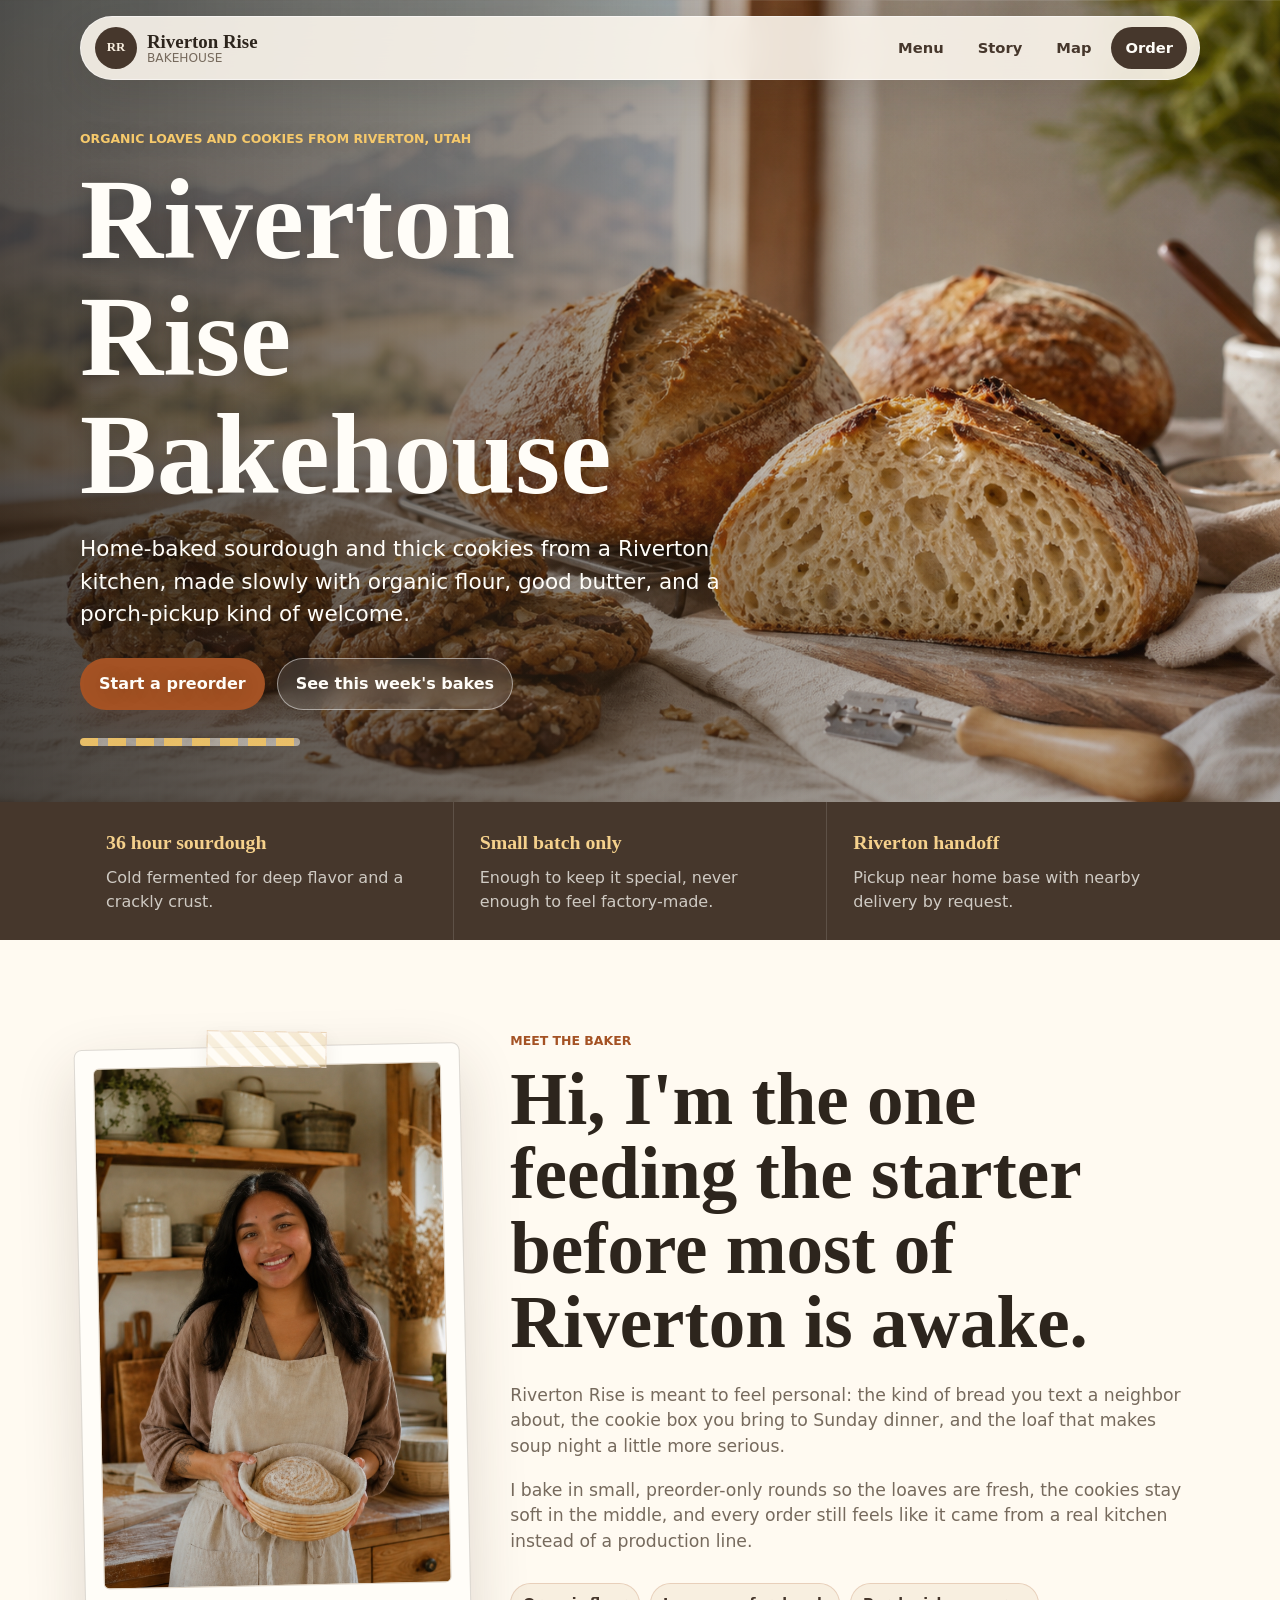
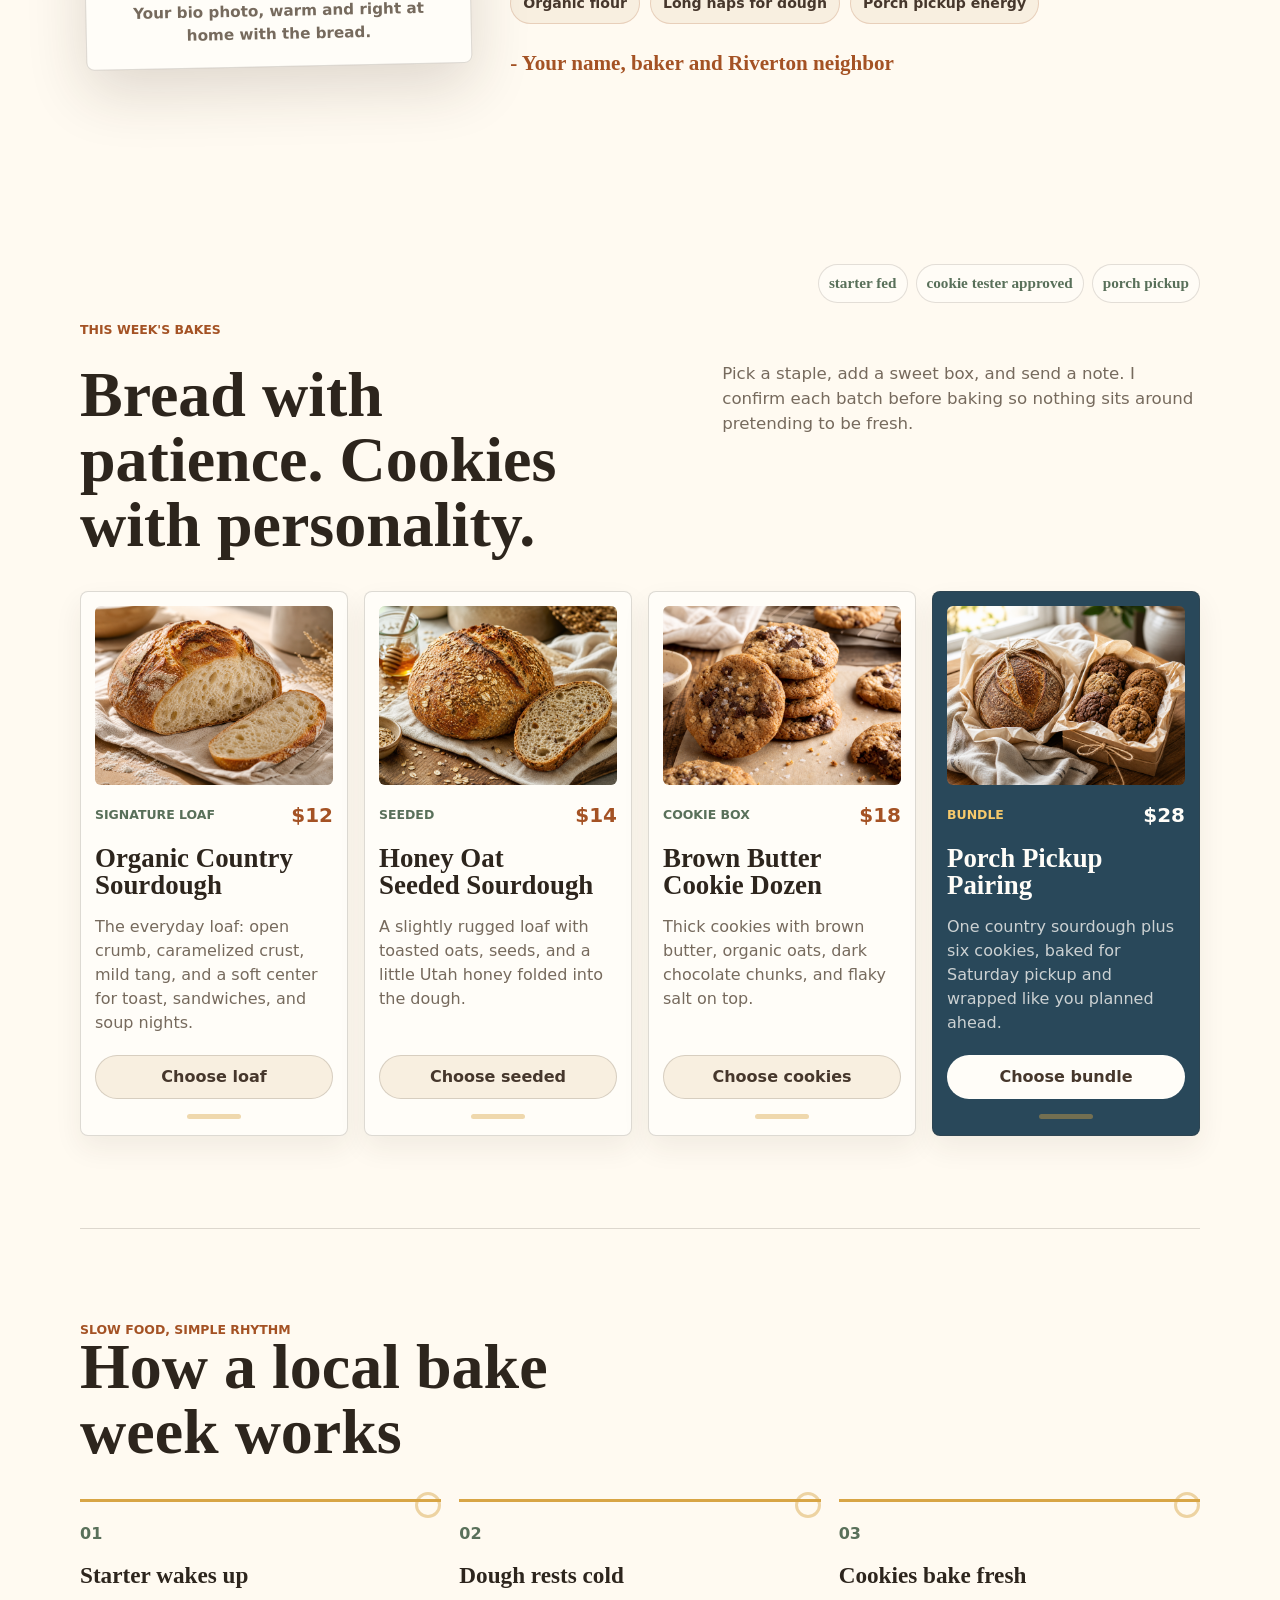
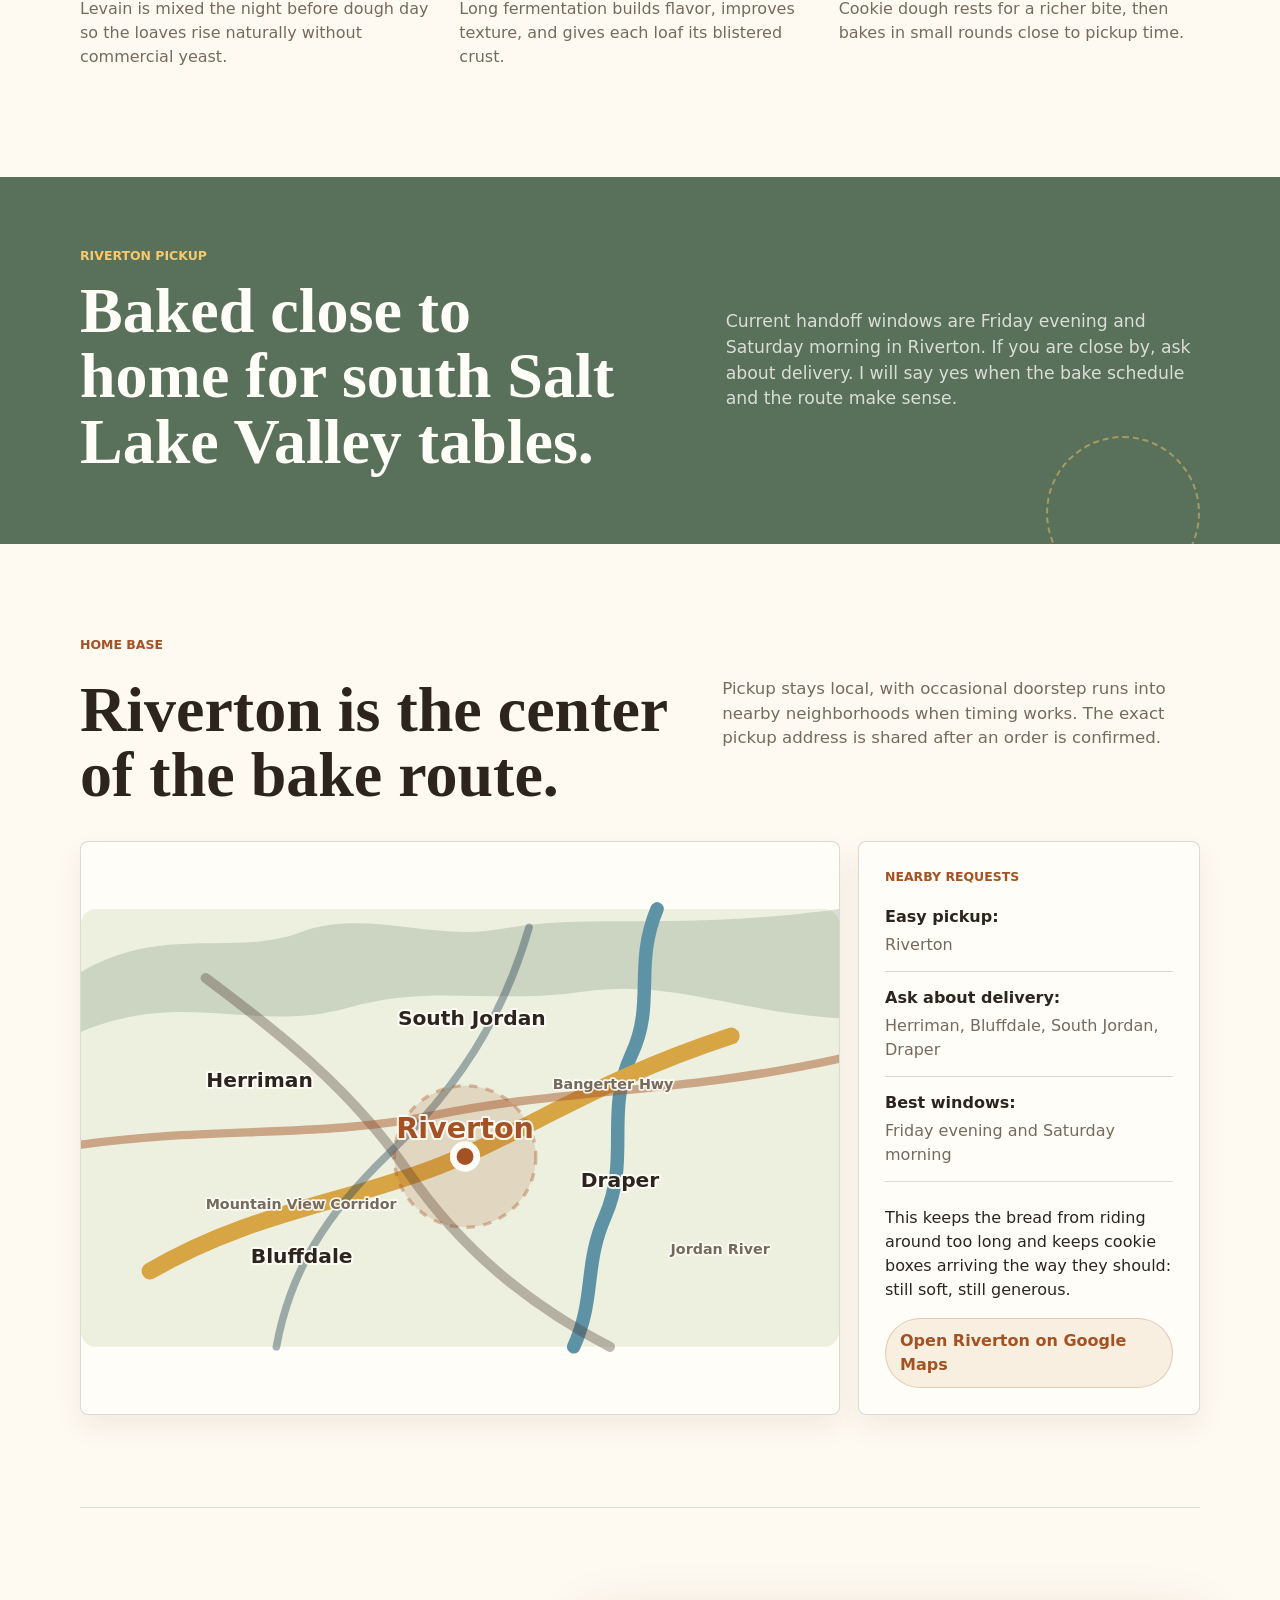
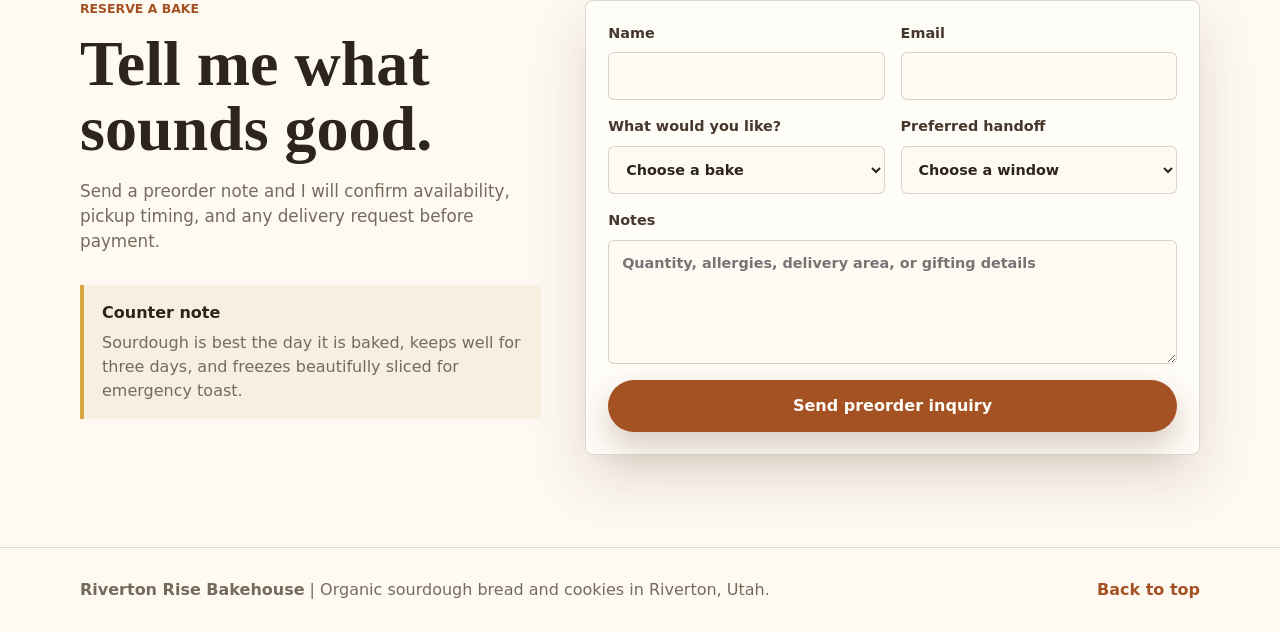
==== index.html @ e2466859 "Initial Riverton Rise Bakehouse site" ====
<!doctype html>
<html lang="en">
  <head>
    <meta charset="utf-8" />
    <meta name="viewport" content="width=device-width, initial-scale=1" />
    <title>Riverton Rise Bakehouse | Organic Sourdough and Cookies in Riverton, Utah</title>
    <meta
      name="description"
      content="Small-batch organic sourdough bread and handmade cookies baked in Riverton, Utah. Preorder for local pickup and nearby delivery."
    />
    <meta name="theme-color" content="#f8efe0" />
    <link rel="preload" href="assets/hero-bread-cookies.png" as="image" />
    <link rel="preload" href="assets/product-country-sourdough.png" as="image" />
    <link rel="stylesheet" href="styles.css" />
  </head>
  <body>
    <header class="site-header" aria-label="Primary navigation">
      <a class="brand" href="#top" aria-label="Riverton Rise Bakehouse home">
        <span class="brand-mark" aria-hidden="true">RR</span>
        <span>
          <strong>Riverton Rise</strong>
          <small>Bakehouse</small>
        </span>
      </a>
      <nav class="nav-links" aria-label="Site">
        <a href="#menu">Menu</a>
        <a href="#story">Story</a>
        <a href="#map">Map</a>
        <a class="nav-cta" href="#order">Order</a>
      </nav>
    </header>

    <main id="top">
      <section class="hero" aria-labelledby="hero-title">
        <div class="hero-media" aria-hidden="true"></div>
        <div class="hero-copy">
          <p class="eyebrow">Organic loaves and cookies from Riverton, Utah</p>
          <h1 id="hero-title">Riverton Rise Bakehouse</h1>
          <p>
            Home-baked sourdough and thick cookies from a Riverton kitchen, made slowly with organic flour, good butter, and a porch-pickup kind of welcome.
          </p>
          <div class="hero-actions">
            <a class="button primary" href="#order">Start a preorder</a>
            <a class="button secondary" href="#menu">See this week's bakes</a>
          </div>
        </div>
      </section>

      <section class="intro-band" aria-label="Bakery highlights">
        <div class="intro-grid">
          <p><strong>36 hour sourdough</strong><span>Cold fermented for deep flavor and a crackly crust.</span></p>
          <p><strong>Small batch only</strong><span>Enough to keep it special, never enough to feel factory-made.</span></p>
          <p><strong>Riverton handoff</strong><span>Pickup near home base with nearby delivery by request.</span></p>
        </div>
      </section>

      <section class="section about-section" id="story" aria-labelledby="story-title">
        <div class="portrait-card">
          <div class="portrait-frame">
            <img src="assets/baker-bio-portrait.png" alt="Baker portrait in a warm kitchen holding sourdough" />
          </div>
          <p>Your bio photo, warm and right at home with the bread.</p>
        </div>

        <div class="about-copy">
          <p class="eyebrow">Meet the baker</p>
          <h2 id="story-title">Hi, I'm the one feeding the starter before most of Riverton is awake.</h2>
          <p>
            Riverton Rise is meant to feel personal: the kind of bread you text a neighbor about, the cookie box you bring to Sunday dinner, and the loaf that makes soup night a little more serious.
          </p>
          <p>
            I bake in small, preorder-only rounds so the loaves are fresh, the cookies stay soft in the middle, and every order still feels like it came from a real kitchen instead of a production line.
          </p>
          <div class="personality-row" aria-label="Bakery personality notes">
            <span>Organic flour</span>
            <span>Long naps for dough</span>
            <span>Porch pickup energy</span>
          </div>
          <p class="signature">- Your name, baker and Riverton neighbor</p>
        </div>
      </section>

      <section class="section menu-section" id="menu" aria-labelledby="menu-title">
        <div class="menu-charm" aria-hidden="true">
          <span>starter fed</span>
          <span>cookie tester approved</span>
          <span>porch pickup</span>
        </div>
        <div class="section-heading">
          <p class="eyebrow">This week's bakes</p>
          <h2 id="menu-title">Bread with patience. Cookies with personality.</h2>
          <p>
            Pick a staple, add a sweet box, and send a note. I confirm each batch before baking so nothing sits around pretending to be fresh.
          </p>
        </div>

        <div class="menu-grid">
          <article class="product-card">
            <img class="product-image" src="assets/product-country-sourdough.png" alt="Organic country sourdough loaf with a sliced open crumb" />
            <div class="product-top">
              <p class="tag">Signature loaf</p>
              <p class="price">$12</p>
            </div>
            <h3>Organic Country Sourdough</h3>
            <p>The everyday loaf: open crumb, caramelized crust, mild tang, and a soft center for toast, sandwiches, and soup nights.</p>
            <button class="choose-product" type="button" data-product="Organic Country Sourdough">Choose loaf</button>
          </article>

          <article class="product-card">
            <img class="product-image" src="assets/product-seeded-sourdough.png" alt="Honey oat seeded sourdough loaf on a bakery table" />
            <div class="product-top">
              <p class="tag">Seeded</p>
              <p class="price">$14</p>
            </div>
            <h3>Honey Oat Seeded Sourdough</h3>
            <p>A slightly rugged loaf with toasted oats, seeds, and a little Utah honey folded into the dough.</p>
            <button class="choose-product" type="button" data-product="Honey Oat Seeded Sourdough">Choose seeded</button>
          </article>

          <article class="product-card">
            <img class="product-image" src="assets/product-cookies.png" alt="Brown butter oatmeal chocolate chunk cookies with flaky salt" />
            <div class="product-top">
              <p class="tag">Cookie box</p>
              <p class="price">$18</p>
            </div>
            <h3>Brown Butter Cookie Dozen</h3>
            <p>Thick cookies with brown butter, organic oats, dark chocolate chunks, and flaky salt on top.</p>
            <button class="choose-product" type="button" data-product="Brown Butter Cookie Dozen">Choose cookies</button>
          </article>

          <article class="product-card accent-card">
            <img class="product-image" src="assets/product-bundle.png" alt="Sourdough loaf and cookie bundle wrapped for pickup" />
            <div class="product-top">
              <p class="tag">Bundle</p>
              <p class="price">$28</p>
            </div>
            <h3>Porch Pickup Pairing</h3>
            <p>One country sourdough plus six cookies, baked for Saturday pickup and wrapped like you planned ahead.</p>
            <button class="choose-product" type="button" data-product="Porch Pickup Pairing">Choose bundle</button>
          </article>
        </div>
      </section>

      <section class="section process-section" id="process" aria-labelledby="process-title">
        <div class="section-heading compact">
          <p class="eyebrow">Slow food, simple rhythm</p>
          <h2 id="process-title">How a local bake week works</h2>
        </div>
        <div class="process-grid">
          <article>
            <span>01</span>
            <h3>Starter wakes up</h3>
            <p>Levain is mixed the night before dough day so the loaves rise naturally without commercial yeast.</p>
          </article>
          <article>
            <span>02</span>
            <h3>Dough rests cold</h3>
            <p>Long fermentation builds flavor, improves texture, and gives each loaf its blistered crust.</p>
          </article>
          <article>
            <span>03</span>
            <h3>Cookies bake fresh</h3>
            <p>Cookie dough rests for a richer bite, then bakes in small rounds close to pickup time.</p>
          </article>
        </div>
      </section>

      <section class="pickup-band" id="pickup" aria-labelledby="pickup-title">
        <div>
          <p class="eyebrow">Riverton pickup</p>
          <h2 id="pickup-title">Baked close to home for south Salt Lake Valley tables.</h2>
        </div>
        <p>
          Current handoff windows are Friday evening and Saturday morning in Riverton. If you are close by, ask about delivery. I will say yes when the bake schedule and the route make sense.
        </p>
      </section>

      <section class="section map-section" id="map" aria-labelledby="map-title">
        <div class="section-heading">
          <p class="eyebrow">Home base</p>
          <h2 id="map-title">Riverton is the center of the bake route.</h2>
          <p>
            Pickup stays local, with occasional doorstep runs into nearby neighborhoods when timing works. The exact pickup address is shared after an order is confirmed.
          </p>
        </div>

        <div class="map-layout">
          <div class="map-card">
            <svg class="riverton-map" viewBox="0 0 900 520" role="img" aria-labelledby="riverton-map-title riverton-map-desc">
              <title id="riverton-map-title">Stylized map of Riverton, Utah and nearby pickup areas</title>
              <desc id="riverton-map-desc">Riverton is marked near the center, with nearby Herriman, South Jordan, Draper, and Bluffdale shown around the pickup area.</desc>
              <rect class="map-ground" width="900" height="520" rx="18"></rect>
              <path class="map-foothills" d="M0 75 C95 18 183 57 260 28 C337 -1 417 39 498 24 C605 4 705 27 900 0 L900 0 L900 130 C769 121 703 84 598 98 C485 114 418 89 318 117 C207 149 123 94 0 146 Z"></path>
              <path class="map-water" d="M684 0 C656 67 682 112 654 172 C621 243 653 295 622 366 C597 423 611 462 585 520"></path>
              <path class="map-road main-road" d="M82 430 C196 364 293 353 407 312 C523 270 603 206 772 151"></path>
              <path class="map-road road-two" d="M148 82 C235 147 321 214 388 312 C452 405 532 470 628 520"></path>
              <path class="map-road road-three" d="M0 280 C152 258 286 273 424 244 C569 214 716 219 900 178"></path>
              <path class="map-road road-four" d="M232 520 C248 431 291 362 365 291 C446 214 501 130 532 22"></path>
              <circle class="pickup-ring" cx="456" cy="294" r="84"></circle>
              <circle class="pickup-dot" cx="456" cy="294" r="14"></circle>
              <text class="map-label city-label" x="456" y="272">Riverton</text>
              <text class="map-label" x="212" y="212">Herriman</text>
              <text class="map-label" x="464" y="138">South Jordan</text>
              <text class="map-label" x="640" y="330">Draper</text>
              <text class="map-label" x="262" y="420">Bluffdale</text>
              <text class="map-small-label" x="700" y="410">Jordan River</text>
              <text class="map-small-label" x="560" y="214">Bangerter Hwy</text>
              <text class="map-small-label" x="148" y="356">Mountain View Corridor</text>
            </svg>
          </div>

          <aside class="route-notes" aria-label="Pickup and delivery notes">
            <p class="route-kicker">Nearby requests</p>
            <ul>
              <li><strong>Easy pickup:</strong> Riverton</li>
              <li><strong>Ask about delivery:</strong> Herriman, Bluffdale, South Jordan, Draper</li>
              <li><strong>Best windows:</strong> Friday evening and Saturday morning</li>
            </ul>
            <p>
              This keeps the bread from riding around too long and keeps cookie boxes arriving the way they should: still soft, still generous.
            </p>
            <a class="map-link" href="https://www.google.com/maps/place/Riverton,+UT" target="_blank" rel="noreferrer">Open Riverton on Google Maps</a>
          </aside>
        </div>
      </section>

      <section class="section order-section" id="order" aria-labelledby="order-title">
        <div class="order-copy">
          <p class="eyebrow">Reserve a bake</p>
          <h2 id="order-title">Tell me what sounds good.</h2>
          <p>
            Send a preorder note and I will confirm availability, pickup timing, and any delivery request before payment.
          </p>
          <div class="note-box">
            <strong>Counter note</strong>
            <span>Sourdough is best the day it is baked, keeps well for three days, and freezes beautifully sliced for emergency toast.</span>
          </div>
        </div>

        <form class="order-form" name="order-inquiry" method="POST" data-netlify="true" netlify-honeypot="bot-field" action="/thanks.html">
          <input type="hidden" name="form-name" value="order-inquiry" />
          <p class="hidden">
            <label>Do not fill this out: <input name="bot-field" /></label>
          </p>

          <label>
            Name
            <input name="name" type="text" autocomplete="name" required />
          </label>

          <label>
            Email
            <input name="email" type="email" autocomplete="email" required />
          </label>

          <label>
            What would you like?
            <select name="product" id="product-select" required>
              <option value="">Choose a bake</option>
              <option>Organic Country Sourdough</option>
              <option>Honey Oat Seeded Sourdough</option>
              <option>Brown Butter Cookie Dozen</option>
              <option>Porch Pickup Pairing</option>
              <option>Custom mix</option>
            </select>
          </label>

          <label>
            Preferred handoff
            <select name="handoff" required>
              <option value="">Choose a window</option>
              <option>Friday evening pickup</option>
              <option>Saturday morning pickup</option>
              <option>Request nearby delivery</option>
            </select>
          </label>

          <label class="full-span">
            Notes
            <textarea name="notes" rows="4" placeholder="Quantity, allergies, delivery area, or gifting details"></textarea>
          </label>

          <button class="button primary full-span" type="submit">Send preorder inquiry</button>
        </form>
      </section>
    </main>

    <footer class="site-footer">
      <p><strong>Riverton Rise Bakehouse</strong> | Organic sourdough bread and cookies in Riverton, Utah.</p>
      <a href="#top">Back to top</a>
    </footer>

    <script src="script.js"></script>
  </body>
</html>
---- styles.css ----
:root {
  color-scheme: light;
  --cream: #f8efe0;
  --paper: #fffaf1;
  --flour: #fffdf8;
  --ink: #2d251d;
  --muted: #766a5d;
  --crust: #a45224;
  --char: #46372c;
  --sage: #59705a;
  --blue: #29485a;
  --gold: #d8a545;
  --line: rgba(70, 55, 44, 0.18);
  --shadow: 0 22px 60px rgba(57, 40, 25, 0.16);
}

* {
  box-sizing: border-box;
}

html {
  scroll-behavior: smooth;
}

[id] {
  scroll-margin-top: 92px;
}

body {
  margin: 0;
  background: var(--paper);
  color: var(--ink);
  font-family: Inter, ui-sans-serif, system-ui, -apple-system, BlinkMacSystemFont, "Segoe UI", sans-serif;
  line-height: 1.5;
}

img,
svg {
  display: block;
  max-width: 100%;
}

a {
  color: inherit;
  text-decoration: none;
}

button,
input,
select,
textarea {
  font: inherit;
}

.site-header {
  position: fixed;
  top: 16px;
  left: 50%;
  z-index: 10;
  display: flex;
  width: min(1120px, calc(100% - 28px));
  min-height: 64px;
  align-items: center;
  justify-content: space-between;
  gap: 18px;
  padding: 10px 12px 10px 14px;
  transform: translateX(-50%);
  border: 1px solid rgba(255, 255, 255, 0.52);
  border-radius: 999px;
  background: rgba(255, 250, 241, 0.88);
  box-shadow: 0 14px 40px rgba(45, 37, 29, 0.14);
  backdrop-filter: blur(18px);
}

.brand {
  display: inline-flex;
  min-width: 0;
  align-items: center;
  gap: 10px;
}

.brand-mark {
  display: grid;
  width: 42px;
  height: 42px;
  flex: 0 0 auto;
  place-items: center;
  border-radius: 50%;
  background: var(--char);
  color: var(--cream);
  font-family: Georgia, "Times New Roman", serif;
  font-size: 0.8rem;
  font-weight: 700;
}

.brand strong,
.brand small {
  display: block;
  line-height: 1.05;
}

.brand strong {
  font-family: Georgia, "Times New Roman", serif;
  font-size: clamp(1rem, 1.8vw, 1.18rem);
}

.brand small {
  color: var(--muted);
  font-size: 0.76rem;
  text-transform: uppercase;
}

.nav-links {
  display: flex;
  align-items: center;
  gap: 6px;
  font-size: 0.92rem;
  font-weight: 700;
}

.nav-links a {
  border-radius: 999px;
  padding: 10px 14px;
  color: var(--char);
}

.nav-links a:hover,
.nav-links a:focus-visible {
  background: rgba(164, 82, 36, 0.1);
  outline: none;
}

.nav-links .nav-cta {
  background: var(--char);
  color: var(--flour);
}

.hero {
  position: relative;
  display: grid;
  min-height: 88svh;
  overflow: hidden;
  align-items: end;
  padding: 130px max(22px, calc((100vw - 1120px) / 2)) 56px;
  isolation: isolate;
}

.hero-media {
  position: absolute;
  inset: 0;
  z-index: -2;
  background-image: url("assets/hero-bread-cookies.png");
  background-position: center;
  background-size: cover;
}

.hero::before {
  position: absolute;
  inset: 0;
  z-index: -1;
  content: "";
  background:
    linear-gradient(90deg, rgba(25, 19, 13, 0.74) 0%, rgba(47, 33, 19, 0.52) 42%, rgba(47, 33, 19, 0.08) 78%),
    linear-gradient(0deg, rgba(45, 37, 29, 0.26), transparent 44%);
}

.hero-copy {
  position: relative;
  width: min(650px, 100%);
  color: var(--flour);
  text-shadow: 0 2px 22px rgba(0, 0, 0, 0.24);
}

.hero-copy::after {
  display: block;
  width: min(220px, 52vw);
  height: 8px;
  margin-top: 28px;
  border-radius: 999px;
  background: repeating-linear-gradient(90deg, #f6c96b 0 18px, rgba(255, 250, 241, 0.55) 18px 28px);
  content: "";
  opacity: 0.92;
}

.eyebrow {
  margin: 0 0 12px;
  color: var(--crust);
  font-size: 0.78rem;
  font-weight: 900;
  text-transform: uppercase;
}

.hero .eyebrow {
  color: #f6c96b;
}

h1,
h2,
h3,
p {
  margin-top: 0;
}

h1,
h2,
h3 {
  line-height: 1.02;
  text-wrap: balance;
}

h1,
h2 {
  font-family: Georgia, "Times New Roman", serif;
  font-weight: 700;
}

h1 {
  max-width: 11ch;
  margin-bottom: 20px;
  font-size: clamp(3.3rem, 9vw, 7.8rem);
}

.hero-copy p:not(.eyebrow) {
  max-width: 640px;
  margin-bottom: 28px;
  font-size: clamp(1.05rem, 2vw, 1.35rem);
}

.hero-actions,
.button {
  display: inline-flex;
  align-items: center;
}

.hero-actions {
  flex-wrap: wrap;
  gap: 12px;
}

.button {
  min-height: 48px;
  justify-content: center;
  border: 1px solid transparent;
  border-radius: 999px;
  padding: 13px 18px;
  cursor: pointer;
  font-weight: 850;
  text-align: center;
  transition: transform 180ms ease, box-shadow 180ms ease, background 180ms ease;
}

.button:hover,
.button:focus-visible,
.choose-product:hover,
.choose-product:focus-visible {
  transform: translateY(-2px);
  outline: none;
}

.button.primary {
  background: var(--crust);
  color: var(--flour);
  box-shadow: 0 14px 32px rgba(82, 37, 15, 0.24);
}

.button.secondary {
  border-color: rgba(255, 255, 255, 0.48);
  background: rgba(255, 255, 255, 0.12);
  color: var(--flour);
  backdrop-filter: blur(10px);
}

.intro-band {
  background: var(--char);
  color: var(--flour);
}

.intro-grid {
  display: grid;
  width: min(1120px, calc(100% - 44px));
  margin: 0 auto;
  grid-template-columns: repeat(3, 1fr);
  gap: 1px;
  background: rgba(255, 255, 255, 0.13);
}

.intro-grid p {
  min-height: 132px;
  margin: 0;
  padding: 26px;
  background: var(--char);
}

.intro-grid strong,
.intro-grid span {
  display: block;
}

.intro-grid strong {
  margin-bottom: 8px;
  color: #f5d18c;
  font-family: Georgia, "Times New Roman", serif;
  font-size: 1.24rem;
}

.intro-grid span {
  color: rgba(255, 253, 248, 0.74);
}

.section {
  width: min(1120px, calc(100% - 44px));
  margin: 0 auto;
  padding: 92px 0;
}

.section-heading {
  display: grid;
  margin-bottom: 34px;
  grid-template-columns: minmax(0, 0.9fr) minmax(280px, 0.7fr);
  gap: 28px;
  align-items: start;
}

.section-heading .eyebrow {
  grid-column: 1 / -1;
  margin-bottom: -6px;
}

.section-heading h2 {
  margin-bottom: 0;
  font-size: clamp(2.15rem, 5vw, 4.4rem);
}

.section-heading p:not(.eyebrow) {
  margin-bottom: 7px;
  color: var(--muted);
  font-size: 1.04rem;
}

.about-section {
  display: grid;
  grid-template-columns: minmax(260px, 0.56fr) minmax(0, 1fr);
  gap: 44px;
  align-items: center;
}

.portrait-card {
  position: relative;
  border: 1px solid var(--line);
  border-radius: 8px;
  padding: 18px;
  background: var(--flour);
  box-shadow: var(--shadow);
  transform: rotate(-1.2deg);
}

.portrait-card::before {
  position: absolute;
  top: -16px;
  left: 50%;
  width: 118px;
  height: 34px;
  transform: translateX(-50%) rotate(2deg);
  border: 1px solid rgba(164, 82, 36, 0.13);
  background:
    linear-gradient(135deg, rgba(255, 253, 248, 0.58), rgba(255, 253, 248, 0.2)),
    repeating-linear-gradient(45deg, rgba(216, 165, 69, 0.28) 0 8px, rgba(255, 250, 241, 0.65) 8px 16px);
  content: "";
  box-shadow: 0 8px 20px rgba(57, 40, 25, 0.08);
}

.portrait-frame {
  overflow: hidden;
  min-height: 390px;
  border: 1px solid rgba(70, 55, 44, 0.14);
  border-radius: 6px;
  background: var(--cream);
}

.portrait-frame img {
  width: 100%;
  height: 100%;
  min-height: 390px;
  object-fit: cover;
  object-position: center;
}

.portrait-card p {
  margin: 14px 4px 2px;
  color: var(--muted);
  font-size: 0.95rem;
  font-weight: 750;
  text-align: center;
}

.about-copy h2 {
  max-width: 850px;
  margin-bottom: 22px;
  font-size: clamp(2.35rem, 5.7vw, 5.1rem);
}

.about-copy > p:not(.eyebrow, .signature) {
  max-width: 720px;
  color: var(--muted);
  font-size: 1.08rem;
}

.personality-row {
  display: flex;
  flex-wrap: wrap;
  gap: 10px;
  margin: 28px 0 24px;
}

.personality-row span {
  border: 1px solid rgba(164, 82, 36, 0.2);
  border-radius: 999px;
  padding: 9px 12px;
  background: var(--cream);
  color: var(--char);
  font-size: 0.88rem;
  font-weight: 850;
}

.signature {
  margin: 0;
  color: var(--crust);
  font-family: Georgia, "Times New Roman", serif;
  font-size: 1.32rem;
  font-weight: 700;
}

.menu-section {
  position: relative;
}

.menu-charm {
  display: flex;
  flex-wrap: wrap;
  gap: 8px;
  justify-content: flex-end;
  margin-bottom: 18px;
}

.menu-charm span {
  border: 1px solid rgba(70, 55, 44, 0.15);
  border-radius: 999px;
  padding: 7px 10px;
  background: rgba(255, 253, 248, 0.72);
  color: var(--sage);
  font-family: Georgia, "Times New Roman", serif;
  font-size: 0.95rem;
  font-weight: 700;
}

.menu-grid {
  display: grid;
  grid-template-columns: repeat(4, minmax(0, 1fr));
  gap: 16px;
}

.product-card {
  display: flex;
  min-height: 545px;
  flex-direction: column;
  gap: 15px;
  border: 1px solid var(--line);
  border-radius: 8px;
  padding: 14px;
  background: var(--flour);
  box-shadow: 0 12px 28px rgba(57, 40, 25, 0.07);
}

.product-card::after {
  display: block;
  width: 54px;
  height: 5px;
  margin: 0 auto 2px;
  border-radius: 999px;
  background: rgba(216, 165, 69, 0.42);
  content: "";
}

.accent-card {
  background: var(--blue);
  color: var(--flour);
}

.product-image {
  width: 100%;
  aspect-ratio: 4 / 3;
  border-radius: 6px;
  object-fit: cover;
  box-shadow: inset 0 0 0 1px rgba(70, 55, 44, 0.08);
}

.product-top {
  display: flex;
  align-items: center;
  justify-content: space-between;
  gap: 12px;
}

.tag,
.price {
  margin: 0;
  font-weight: 900;
}

.tag {
  color: var(--sage);
  font-size: 0.78rem;
  text-transform: uppercase;
}

.accent-card .tag {
  color: #f6c96b;
}

.price {
  color: var(--crust);
  font-size: 1.25rem;
}

.accent-card .price {
  color: var(--flour);
}

.product-card h3 {
  margin: 0;
  font-family: Georgia, "Times New Roman", serif;
  font-size: clamp(1.38rem, 2.2vw, 1.68rem);
}

.product-card p:not(.tag, .price) {
  margin-bottom: 0;
  color: var(--muted);
}

.accent-card p:not(.tag, .price) {
  color: rgba(255, 253, 248, 0.76);
}

.choose-product {
  min-height: 44px;
  width: 100%;
  margin-top: auto;
  border: 1px solid var(--line);
  border-radius: 999px;
  background: var(--cream);
  color: var(--char);
  cursor: pointer;
  font-weight: 850;
  transition: transform 180ms ease, background 180ms ease;
}

.accent-card .choose-product {
  border-color: rgba(255, 255, 255, 0.3);
  background: var(--flour);
}

.process-section {
  border-top: 1px solid var(--line);
}

.section-heading.compact {
  display: block;
  max-width: 720px;
}

.process-grid {
  display: grid;
  grid-template-columns: repeat(3, minmax(0, 1fr));
  gap: 18px;
}

.process-grid article {
  position: relative;
  border-top: 3px solid var(--gold);
  padding: 20px 0 0;
}

.process-grid article::after {
  position: absolute;
  top: -10px;
  right: 0;
  width: 20px;
  height: 20px;
  border: 3px solid rgba(216, 165, 69, 0.46);
  border-radius: 50%;
  content: "";
}

.process-grid span {
  display: block;
  margin-bottom: 18px;
  color: var(--sage);
  font-weight: 900;
}

.process-grid h3 {
  margin-bottom: 10px;
  font-family: Georgia, "Times New Roman", serif;
  font-size: 1.45rem;
}

.process-grid p {
  color: var(--muted);
}

.pickup-band {
  position: relative;
  display: grid;
  align-items: center;
  grid-template-columns: minmax(0, 0.9fr) minmax(280px, 0.7fr);
  gap: 36px;
  padding: 70px max(22px, calc((100vw - 1120px) / 2));
  background: var(--sage);
  color: var(--flour);
  overflow: hidden;
}

.pickup-band::after {
  position: absolute;
  right: max(20px, calc((100vw - 1120px) / 2));
  bottom: -46px;
  width: 150px;
  height: 150px;
  border: 2px dashed rgba(246, 201, 107, 0.48);
  border-radius: 50%;
  content: "";
}

.pickup-band h2 {
  margin: 0;
  font-size: clamp(2rem, 5vw, 4rem);
}

.pickup-band .eyebrow {
  color: #f6c96b;
}

.pickup-band p:not(.eyebrow) {
  margin: 0;
  color: rgba(255, 253, 248, 0.78);
  font-size: 1.08rem;
}

.map-section {
  border-bottom: 1px solid var(--line);
}

.map-layout {
  display: grid;
  grid-template-columns: minmax(0, 1fr) minmax(300px, 0.45fr);
  gap: 18px;
  align-items: stretch;
}

.map-card,
.route-notes {
  border: 1px solid var(--line);
  border-radius: 8px;
  background: var(--flour);
  box-shadow: 0 12px 28px rgba(57, 40, 25, 0.07);
}

.map-card {
  overflow: hidden;
  min-height: 420px;
}

.riverton-map {
  width: 100%;
  height: 100%;
  min-height: 420px;
}

.map-ground {
  fill: #edf0df;
}

.map-foothills {
  fill: rgba(89, 112, 90, 0.22);
}

.map-water {
  fill: none;
  stroke: #5e93a6;
  stroke-linecap: round;
  stroke-width: 16;
}

.map-road {
  fill: none;
  stroke-linecap: round;
}

.main-road {
  stroke: #d8a545;
  stroke-width: 20;
}

.road-two {
  stroke: rgba(70, 55, 44, 0.34);
  stroke-width: 12;
}

.road-three {
  stroke: rgba(164, 82, 36, 0.48);
  stroke-width: 10;
}

.road-four {
  stroke: rgba(41, 72, 90, 0.42);
  stroke-width: 9;
}

.pickup-ring {
  fill: rgba(164, 82, 36, 0.16);
  stroke: rgba(164, 82, 36, 0.36);
  stroke-dasharray: 10 10;
  stroke-width: 4;
}

.pickup-dot {
  fill: var(--crust);
  stroke: var(--flour);
  stroke-width: 8;
}

.map-label,
.map-small-label {
  fill: var(--ink);
  font-family: Inter, ui-sans-serif, system-ui, -apple-system, BlinkMacSystemFont, "Segoe UI", sans-serif;
  paint-order: stroke;
  stroke: rgba(255, 253, 248, 0.9);
  stroke-linejoin: round;
}

.map-label {
  font-size: 24px;
  font-weight: 900;
  text-anchor: middle;
  stroke-width: 5px;
}

.city-label {
  fill: var(--crust);
  font-size: 34px;
}

.map-small-label {
  fill: var(--muted);
  font-size: 17px;
  font-weight: 850;
  stroke-width: 4px;
}

.route-notes {
  padding: 26px;
}

.route-kicker {
  margin-bottom: 18px;
  color: var(--crust);
  font-size: 0.78rem;
  font-weight: 900;
  text-transform: uppercase;
}

.route-notes ul {
  display: grid;
  gap: 14px;
  margin: 0 0 24px;
  padding: 0;
  list-style: none;
}

.route-notes li {
  border-bottom: 1px solid var(--line);
  padding-bottom: 14px;
  color: var(--muted);
}

.route-notes strong {
  display: block;
  margin-bottom: 4px;
  color: var(--ink);
}

.route-notes p:last-child {
  margin-bottom: 22px;
  color: var(--muted);
}

.map-link {
  display: inline-flex;
  min-height: 44px;
  align-items: center;
  justify-content: center;
  border: 1px solid rgba(164, 82, 36, 0.24);
  border-radius: 999px;
  padding: 10px 14px;
  background: var(--cream);
  color: var(--crust);
  font-weight: 850;
}

.order-section {
  display: grid;
  grid-template-columns: minmax(280px, 0.75fr) minmax(320px, 1fr);
  gap: 44px;
  align-items: start;
}

.order-copy {
  position: sticky;
  top: 112px;
}

.order-copy h2 {
  margin-bottom: 18px;
  font-size: clamp(2.3rem, 5vw, 4.5rem);
}

.order-copy > p:not(.eyebrow) {
  color: var(--muted);
  font-size: 1.05rem;
}

.note-box {
  display: grid;
  gap: 6px;
  margin-top: 30px;
  border-left: 4px solid var(--gold);
  padding: 16px 18px;
  background: var(--cream);
}

.note-box span {
  color: var(--muted);
}

.order-form {
  display: grid;
  grid-template-columns: repeat(2, minmax(0, 1fr));
  gap: 16px;
  border: 1px solid var(--line);
  border-radius: 8px;
  padding: 22px;
  background: var(--flour);
  box-shadow: var(--shadow);
}

.order-form label {
  display: grid;
  gap: 8px;
  color: var(--char);
  font-size: 0.9rem;
  font-weight: 850;
}

.order-form input,
.order-form select,
.order-form textarea {
  min-height: 48px;
  width: 100%;
  border: 1px solid rgba(70, 55, 44, 0.2);
  border-radius: 6px;
  background: var(--paper);
  color: var(--ink);
  padding: 12px 13px;
}

.order-form textarea {
  min-height: 124px;
  resize: vertical;
}

.order-form input:focus,
.order-form select:focus,
.order-form textarea:focus {
  border-color: var(--crust);
  outline: 3px solid rgba(164, 82, 36, 0.15);
}

.full-span {
  grid-column: 1 / -1;
}

.hidden {
  display: none;
}

.site-footer {
  display: flex;
  justify-content: space-between;
  gap: 20px;
  padding: 30px max(22px, calc((100vw - 1120px) / 2));
  border-top: 1px solid var(--line);
  color: var(--muted);
}

.site-footer p {
  margin: 0;
}

.site-footer a {
  color: var(--crust);
  font-weight: 850;
}

.thanks-page {
  display: grid;
  min-height: 100svh;
  place-items: center;
  padding: 24px;
  background:
    linear-gradient(rgba(255, 250, 241, 0.9), rgba(255, 250, 241, 0.94)),
    url("assets/hero-bread-cookies.png") center / cover;
}

.thanks-wrap {
  width: min(680px, 100%);
  border: 1px solid var(--line);
  border-radius: 8px;
  padding: clamp(28px, 7vw, 56px);
  background: var(--flour);
  box-shadow: var(--shadow);
}

.thanks-wrap .brand {
  margin-bottom: 32px;
}

.thanks-wrap h1 {
  max-width: 12ch;
  margin-bottom: 18px;
  font-size: clamp(2.6rem, 8vw, 5rem);
}

.thanks-wrap p {
  max-width: 520px;
  margin-bottom: 28px;
  color: var(--muted);
  font-size: 1.12rem;
}

@media (max-width: 920px) {
  .site-header {
    align-items: flex-start;
    border-radius: 26px;
  }

  .nav-links {
    max-width: 320px;
    flex-wrap: wrap;
    justify-content: flex-end;
  }

  .hero {
    min-height: 86svh;
  }

  .hero-media {
    background-position: 58% center;
  }

  .intro-grid,
  .section-heading,
  .about-section,
  .pickup-band,
  .map-layout,
  .order-section {
    grid-template-columns: 1fr;
  }

  .menu-grid {
    grid-template-columns: repeat(2, minmax(0, 1fr));
  }

  .process-grid {
    grid-template-columns: 1fr;
  }

  .portrait-card {
    width: min(440px, 100%);
    margin: 0 auto;
  }

  .order-copy {
    position: static;
  }
}

@media (max-width: 640px) {
  .site-header {
    top: 10px;
    width: calc(100% - 20px);
    min-height: 0;
    padding: 10px;
  }

  .brand-mark {
    width: 38px;
    height: 38px;
  }

  .brand small {
    display: none;
  }

  .nav-links {
    gap: 2px;
    font-size: 0.8rem;
  }

  .nav-links a {
    padding: 8px 9px;
  }

  .hero {
    min-height: 84svh;
    padding-top: 116px;
    padding-bottom: 34px;
  }

  .hero::before {
    background:
      linear-gradient(90deg, rgba(25, 19, 13, 0.78) 0%, rgba(47, 33, 19, 0.58) 62%, rgba(47, 33, 19, 0.18) 100%),
      linear-gradient(0deg, rgba(45, 37, 29, 0.35), transparent 50%);
  }

  h1 {
    font-size: clamp(2.7rem, 15vw, 4.4rem);
  }

  .hero-actions,
  .button {
    width: 100%;
  }

  .intro-grid {
    width: 100%;
  }

  .intro-grid p {
    min-height: 0;
    padding: 22px;
  }

  .section {
    width: calc(100% - 32px);
    padding: 66px 0;
  }

  .section-heading .eyebrow {
    margin-bottom: 0;
  }

  .menu-grid,
  .order-form {
    grid-template-columns: 1fr;
  }

  .product-card {
    min-height: 500px;
  }

  .portrait-card {
    padding: 14px;
    transform: none;
  }

  .portrait-frame,
  .portrait-frame img,
  .map-card,
  .riverton-map {
    min-height: 310px;
  }

  .menu-charm {
    justify-content: flex-start;
  }

  .personality-row span {
    width: 100%;
    text-align: center;
  }

  .pickup-band {
    padding: 54px 16px;
  }

  .site-footer {
    flex-direction: column;
  }
}
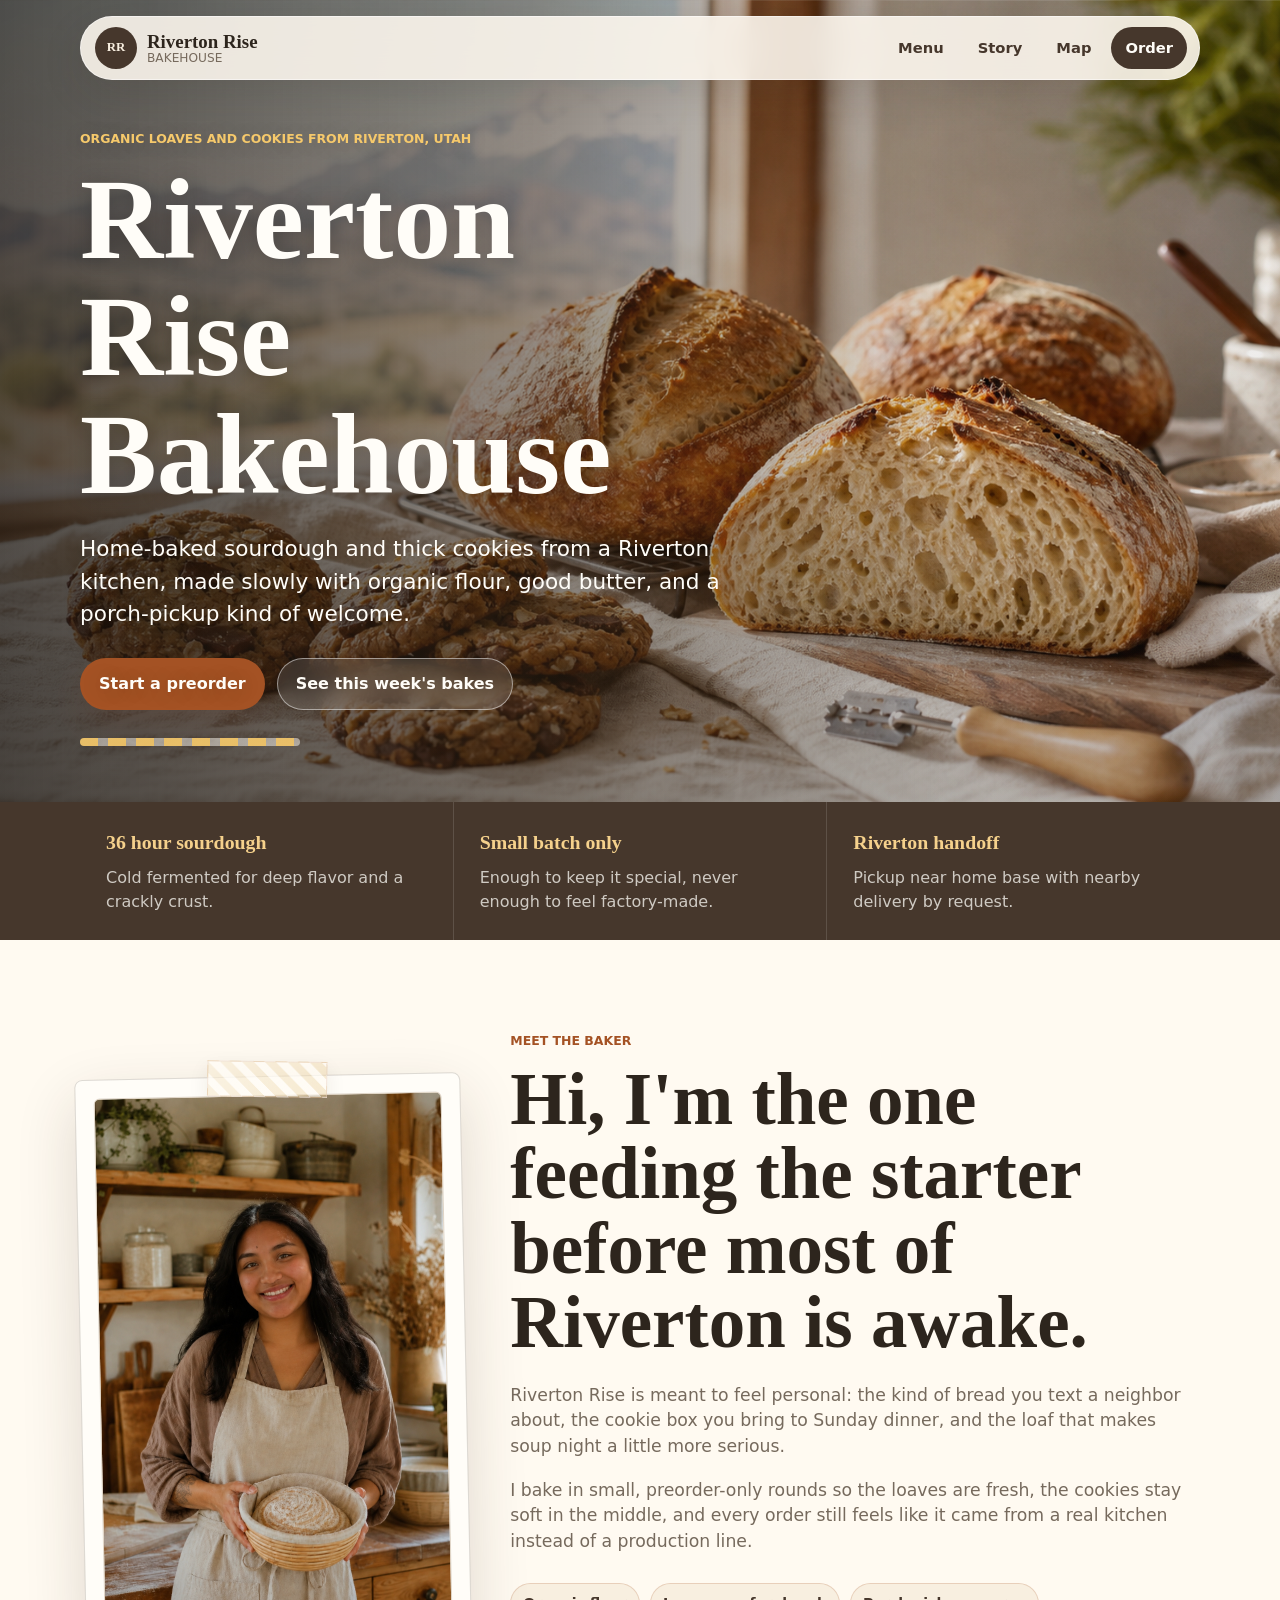
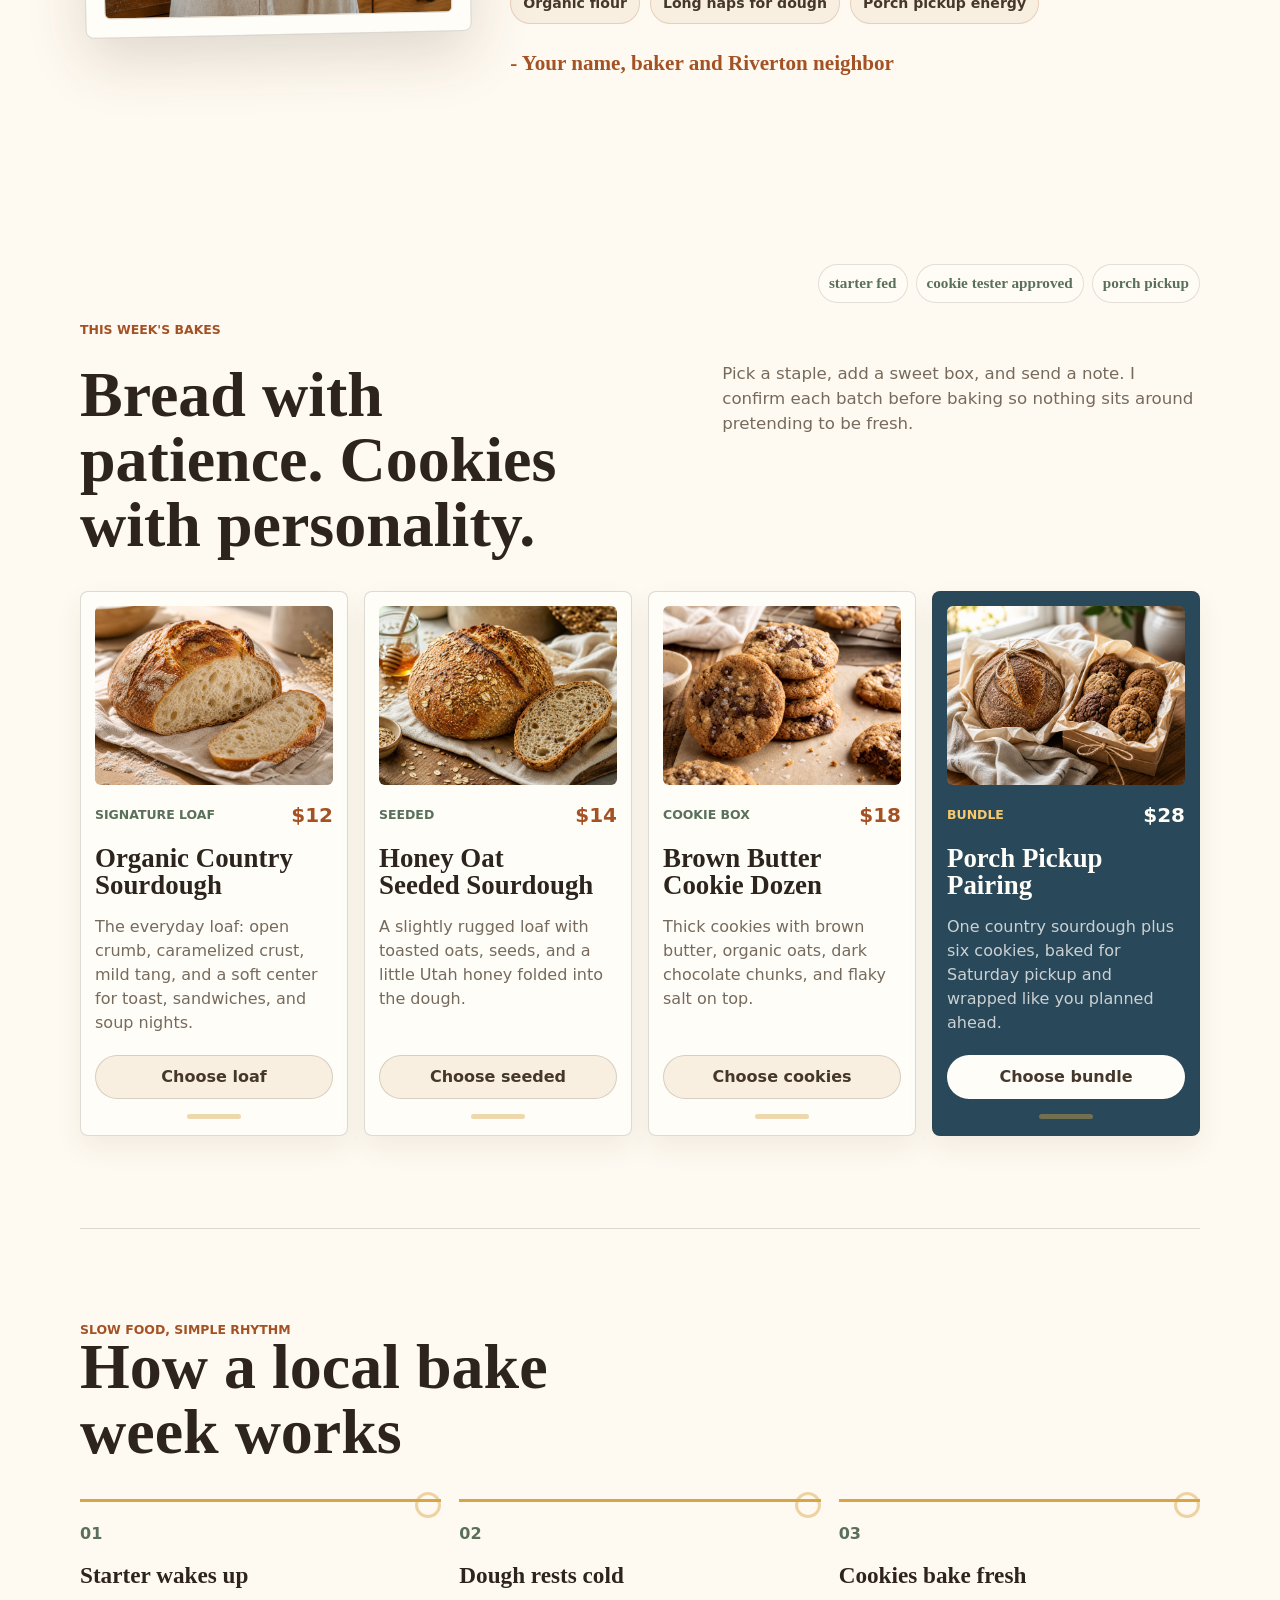
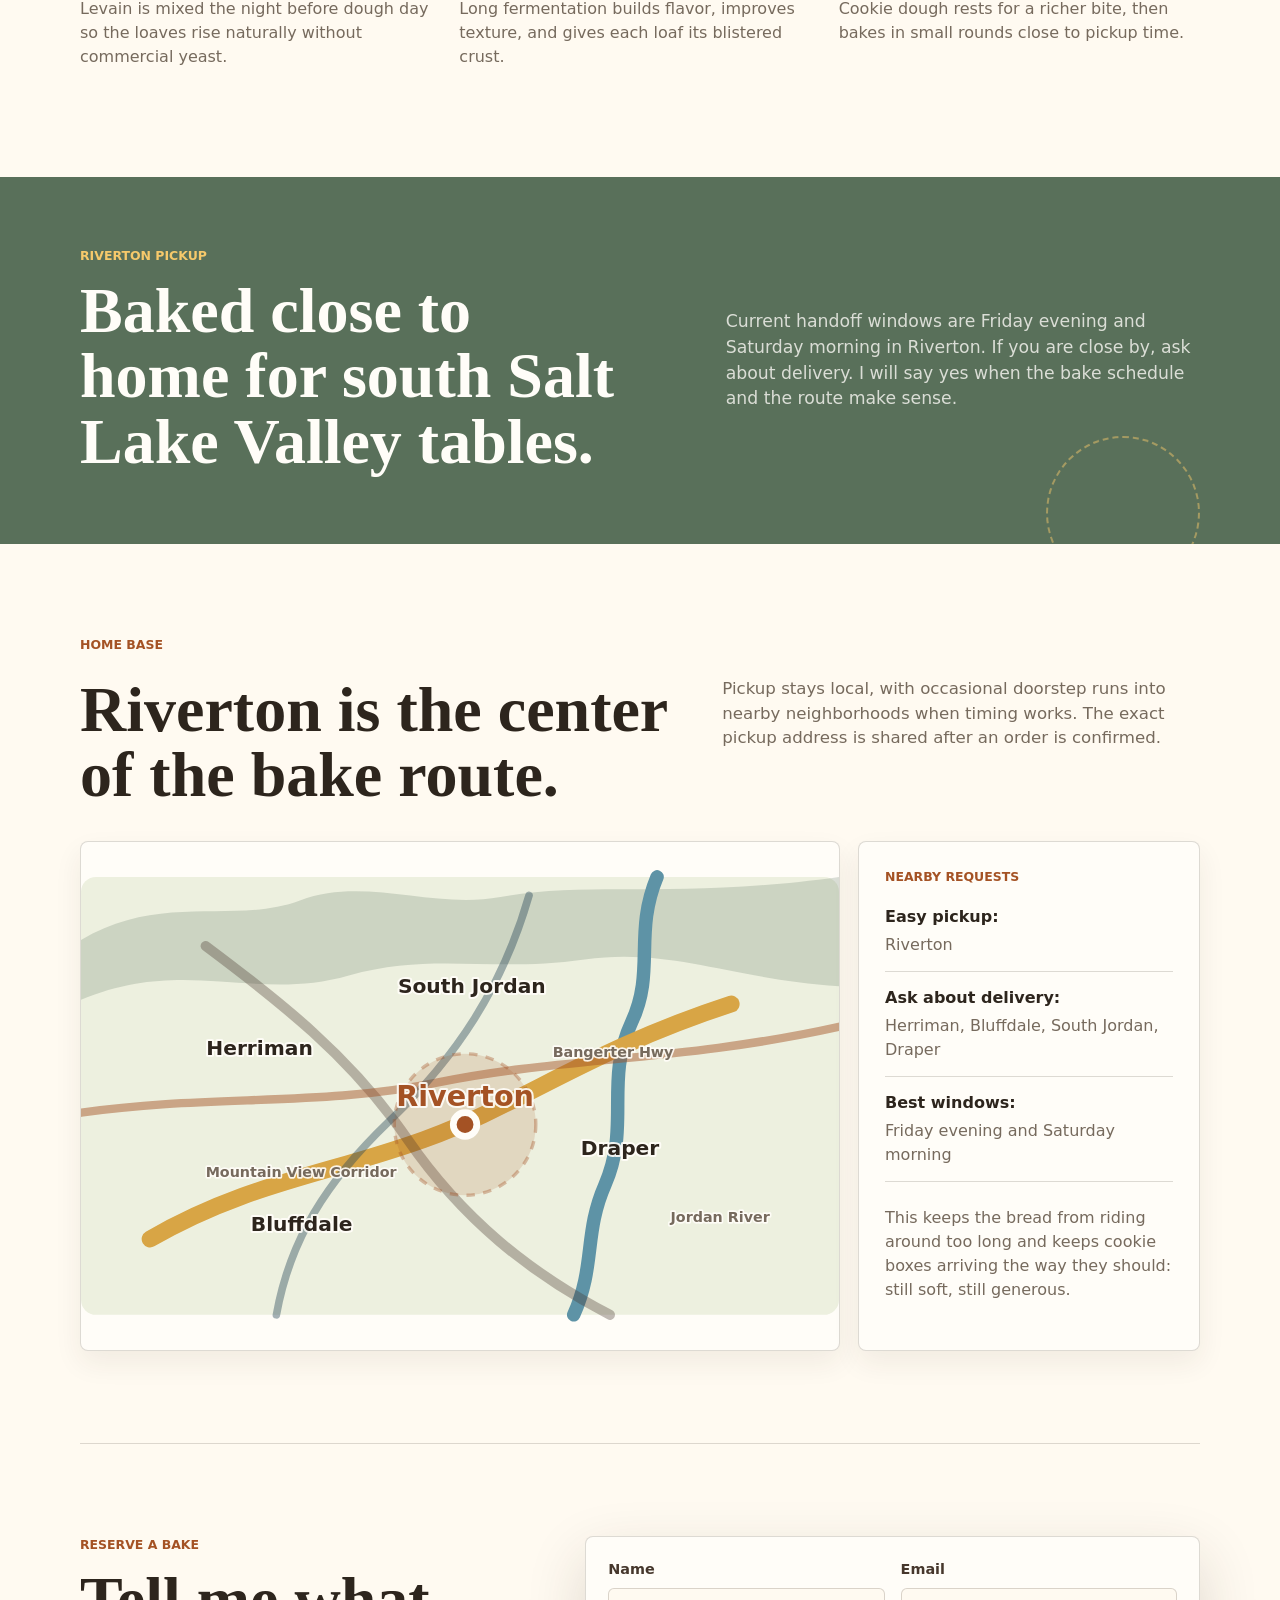
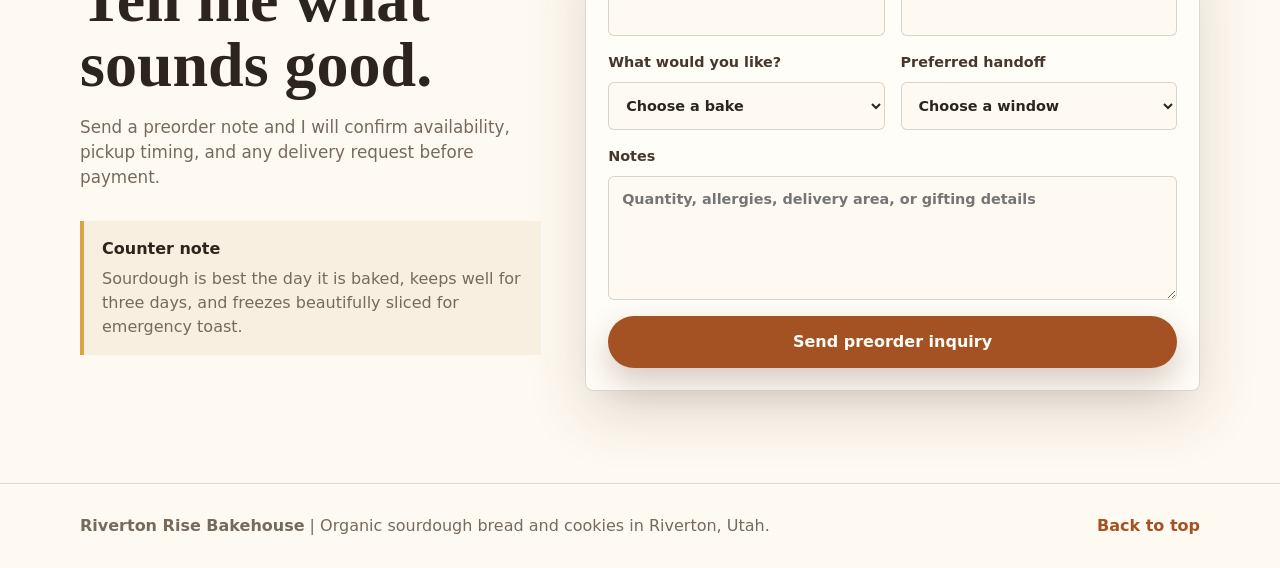
==== commit 26ee986c: "Polish mobile nav and remove helper captions" ====
--- a/index.html
+++ b/index.html
@@ -59,7 +59,6 @@
           <div class="portrait-frame">
             <img src="assets/baker-bio-portrait.png" alt="Baker portrait in a warm kitchen holding sourdough" />
           </div>
-          <p>Your bio photo, warm and right at home with the bread.</p>
         </div>
 
         <div class="about-copy">
@@ -219,7 +218,6 @@
             <p>
               This keeps the bread from riding around too long and keeps cookie boxes arriving the way they should: still soft, still generous.
             </p>
-            <a class="map-link" href="https://www.google.com/maps/place/Riverton,+UT" target="_blank" rel="noreferrer">Open Riverton on Google Maps</a>
           </aside>
         </div>
       </section>
--- a/styles.css
+++ b/styles.css
@@ -114,8 +114,10 @@
   display: flex;
   align-items: center;
   gap: 6px;
+  flex-wrap: nowrap;
   font-size: 0.92rem;
   font-weight: 700;
+  white-space: nowrap;
 }
 
 .nav-links a {
@@ -385,14 +387,6 @@
   object-position: center;
 }
 
-.portrait-card p {
-  margin: 14px 4px 2px;
-  color: var(--muted);
-  font-size: 0.95rem;
-  font-weight: 750;
-  text-align: center;
-}
-
 .about-copy h2 {
   max-width: 850px;
   margin-bottom: 22px;
@@ -794,19 +788,6 @@
   color: var(--muted);
 }
 
-.map-link {
-  display: inline-flex;
-  min-height: 44px;
-  align-items: center;
-  justify-content: center;
-  border: 1px solid rgba(164, 82, 36, 0.24);
-  border-radius: 999px;
-  padding: 10px 14px;
-  background: var(--cream);
-  color: var(--crust);
-  font-weight: 850;
-}
-
 .order-section {
   display: grid;
   grid-template-columns: minmax(280px, 0.75fr) minmax(320px, 1fr);
@@ -949,13 +930,12 @@
 
 @media (max-width: 920px) {
   .site-header {
-    align-items: flex-start;
+    align-items: center;
     border-radius: 26px;
   }
 
   .nav-links {
     max-width: 320px;
-    flex-wrap: wrap;
     justify-content: flex-end;
   }
 
@@ -1000,11 +980,20 @@
     width: calc(100% - 20px);
     min-height: 0;
     padding: 10px;
+    gap: 8px;
   }
 
   .brand-mark {
-    width: 38px;
-    height: 38px;
+    width: 34px;
+    height: 34px;
+  }
+
+  .brand {
+    gap: 7px;
+  }
+
+  .brand strong {
+    font-size: 0.92rem;
   }
 
   .brand small {
@@ -1012,12 +1001,14 @@
   }
 
   .nav-links {
-    gap: 2px;
-    font-size: 0.8rem;
+    gap: 1px;
+    max-width: none;
+    flex: 0 0 auto;
+    font-size: 0.72rem;
   }
 
   .nav-links a {
-    padding: 8px 9px;
+    padding: 7px 6px;
   }
 
   .hero {
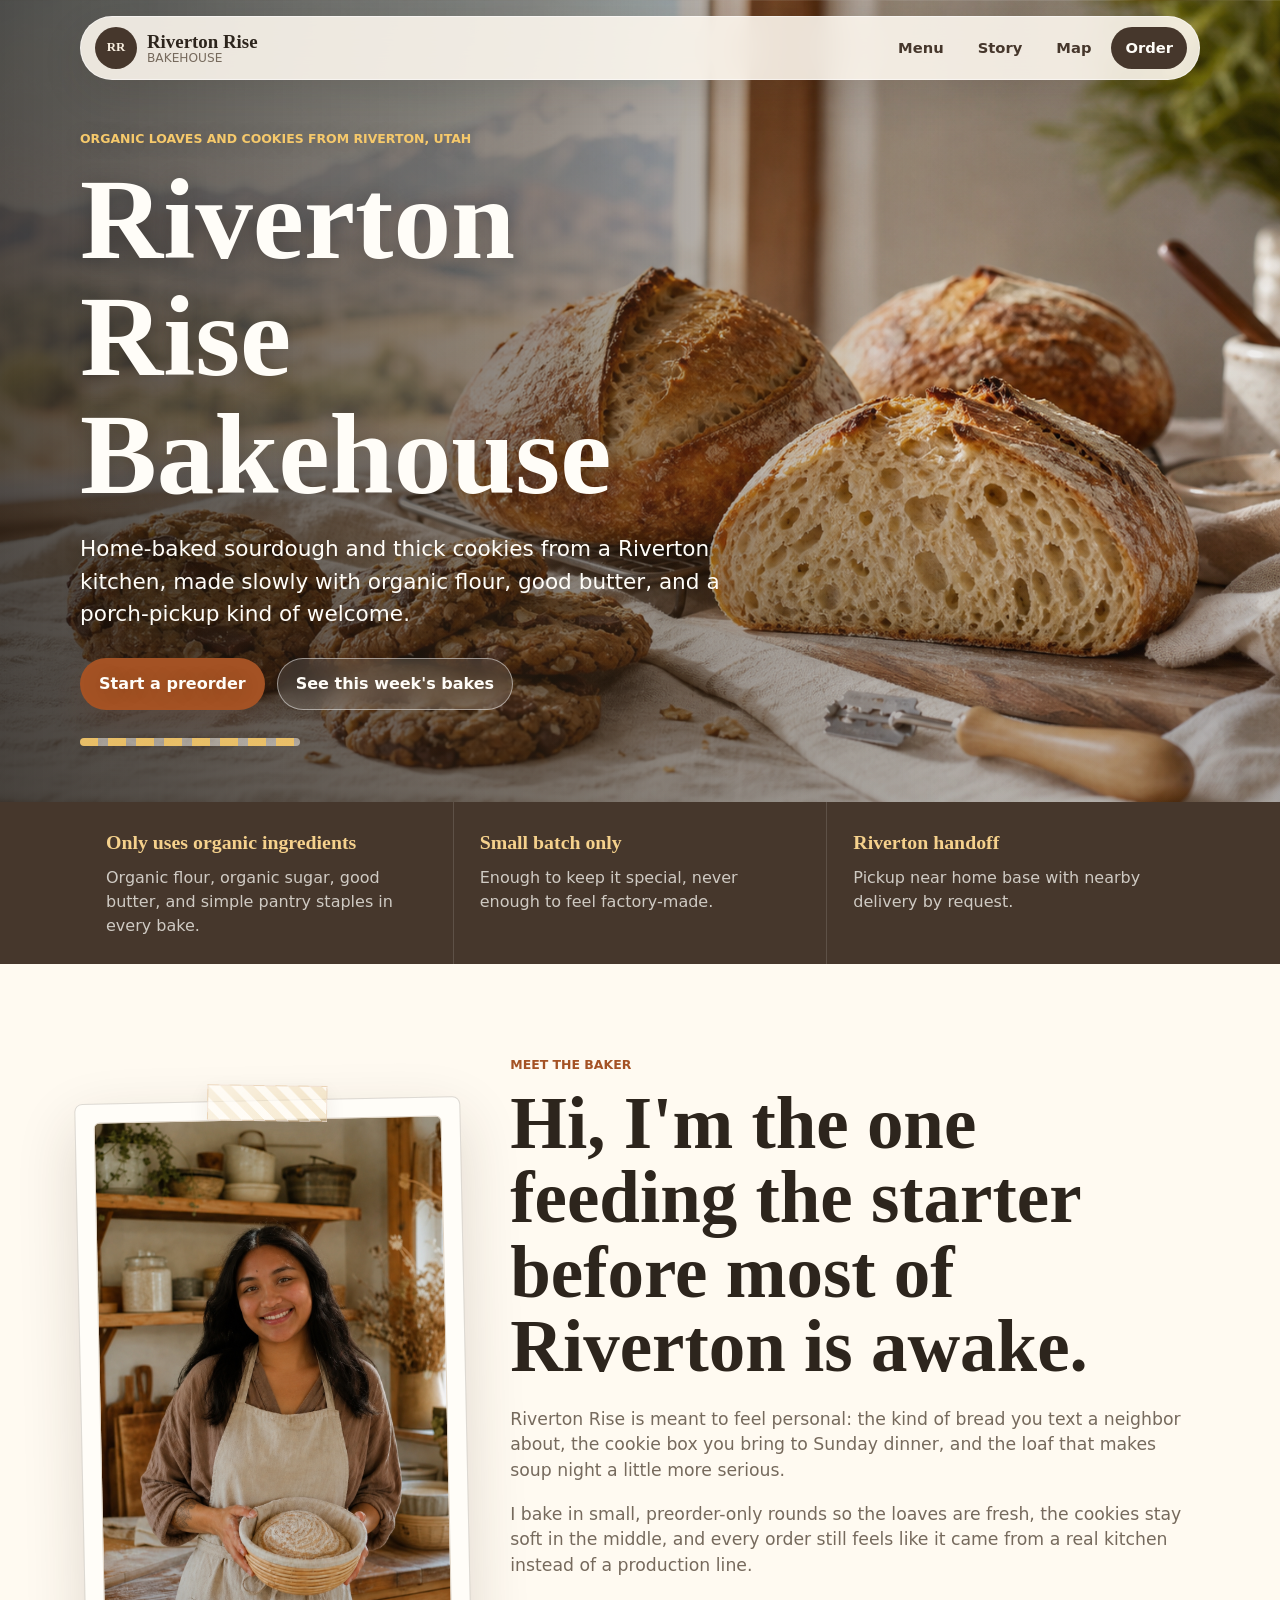
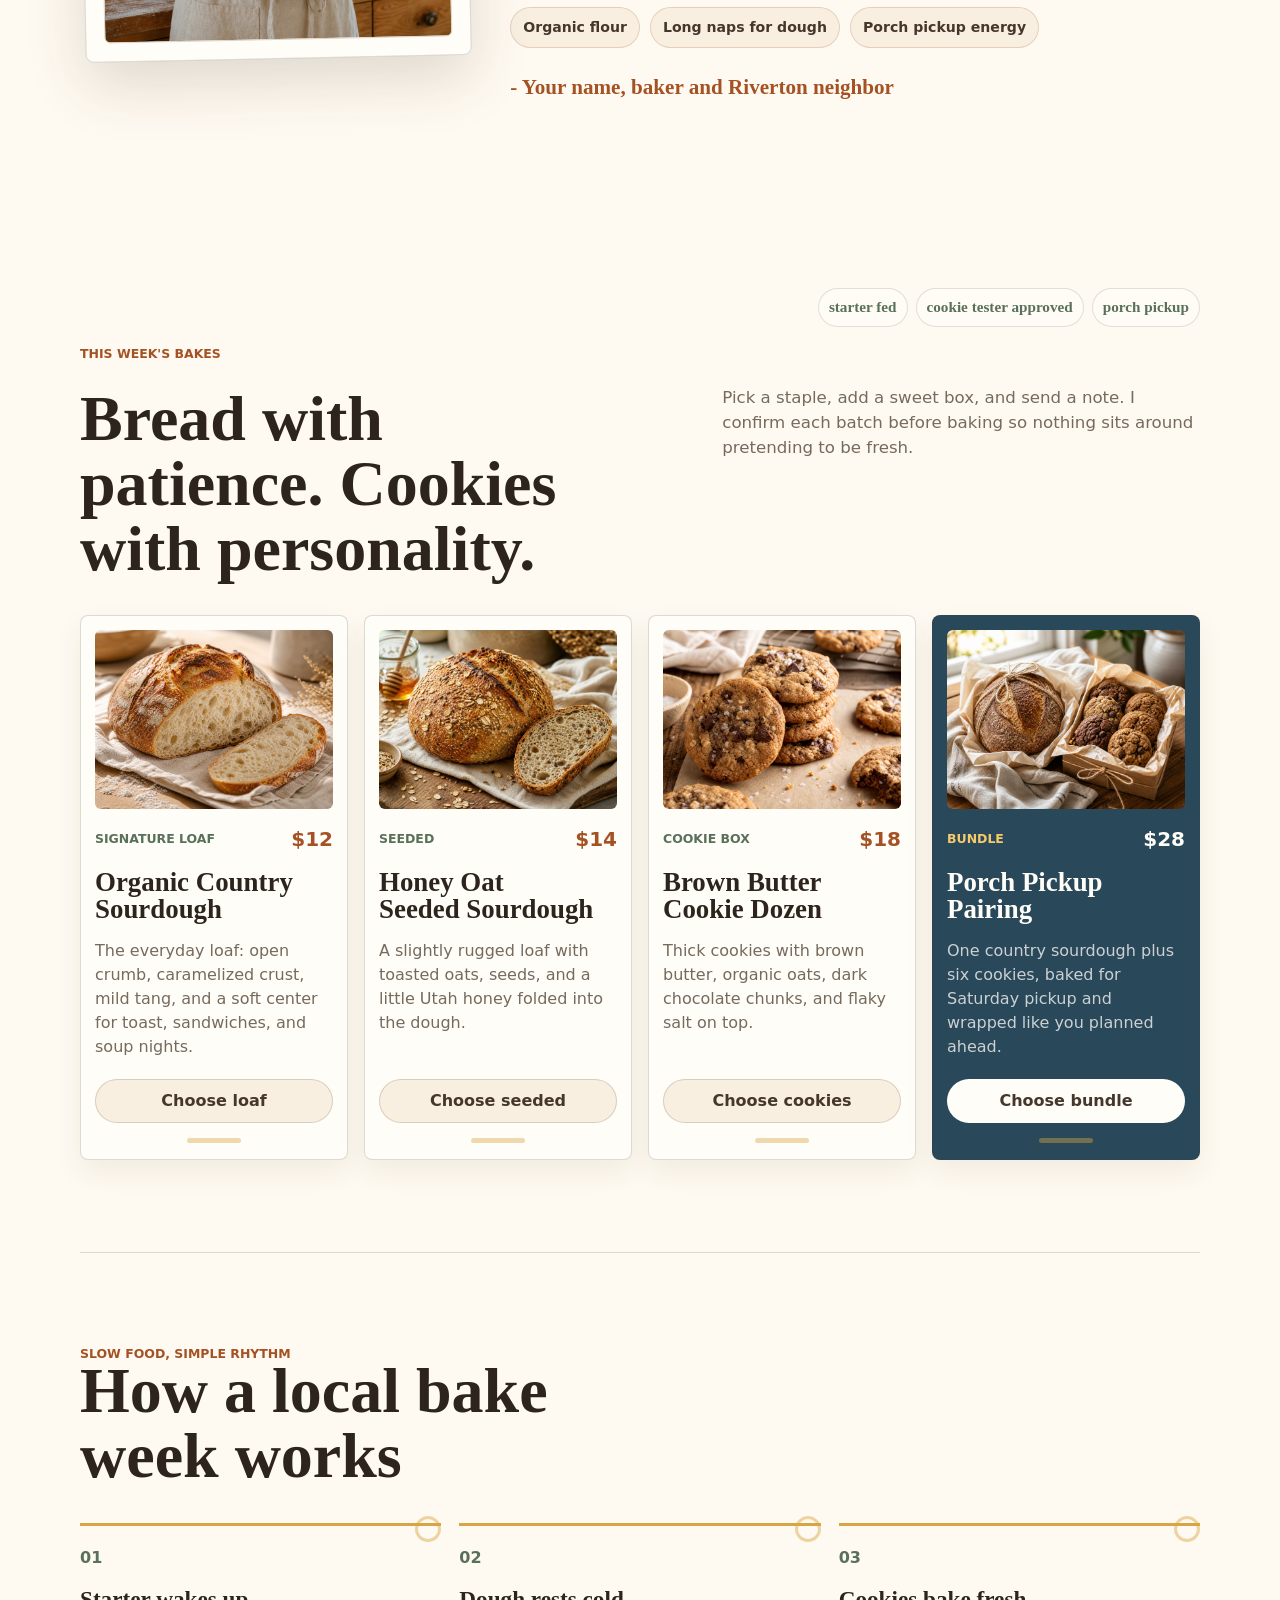
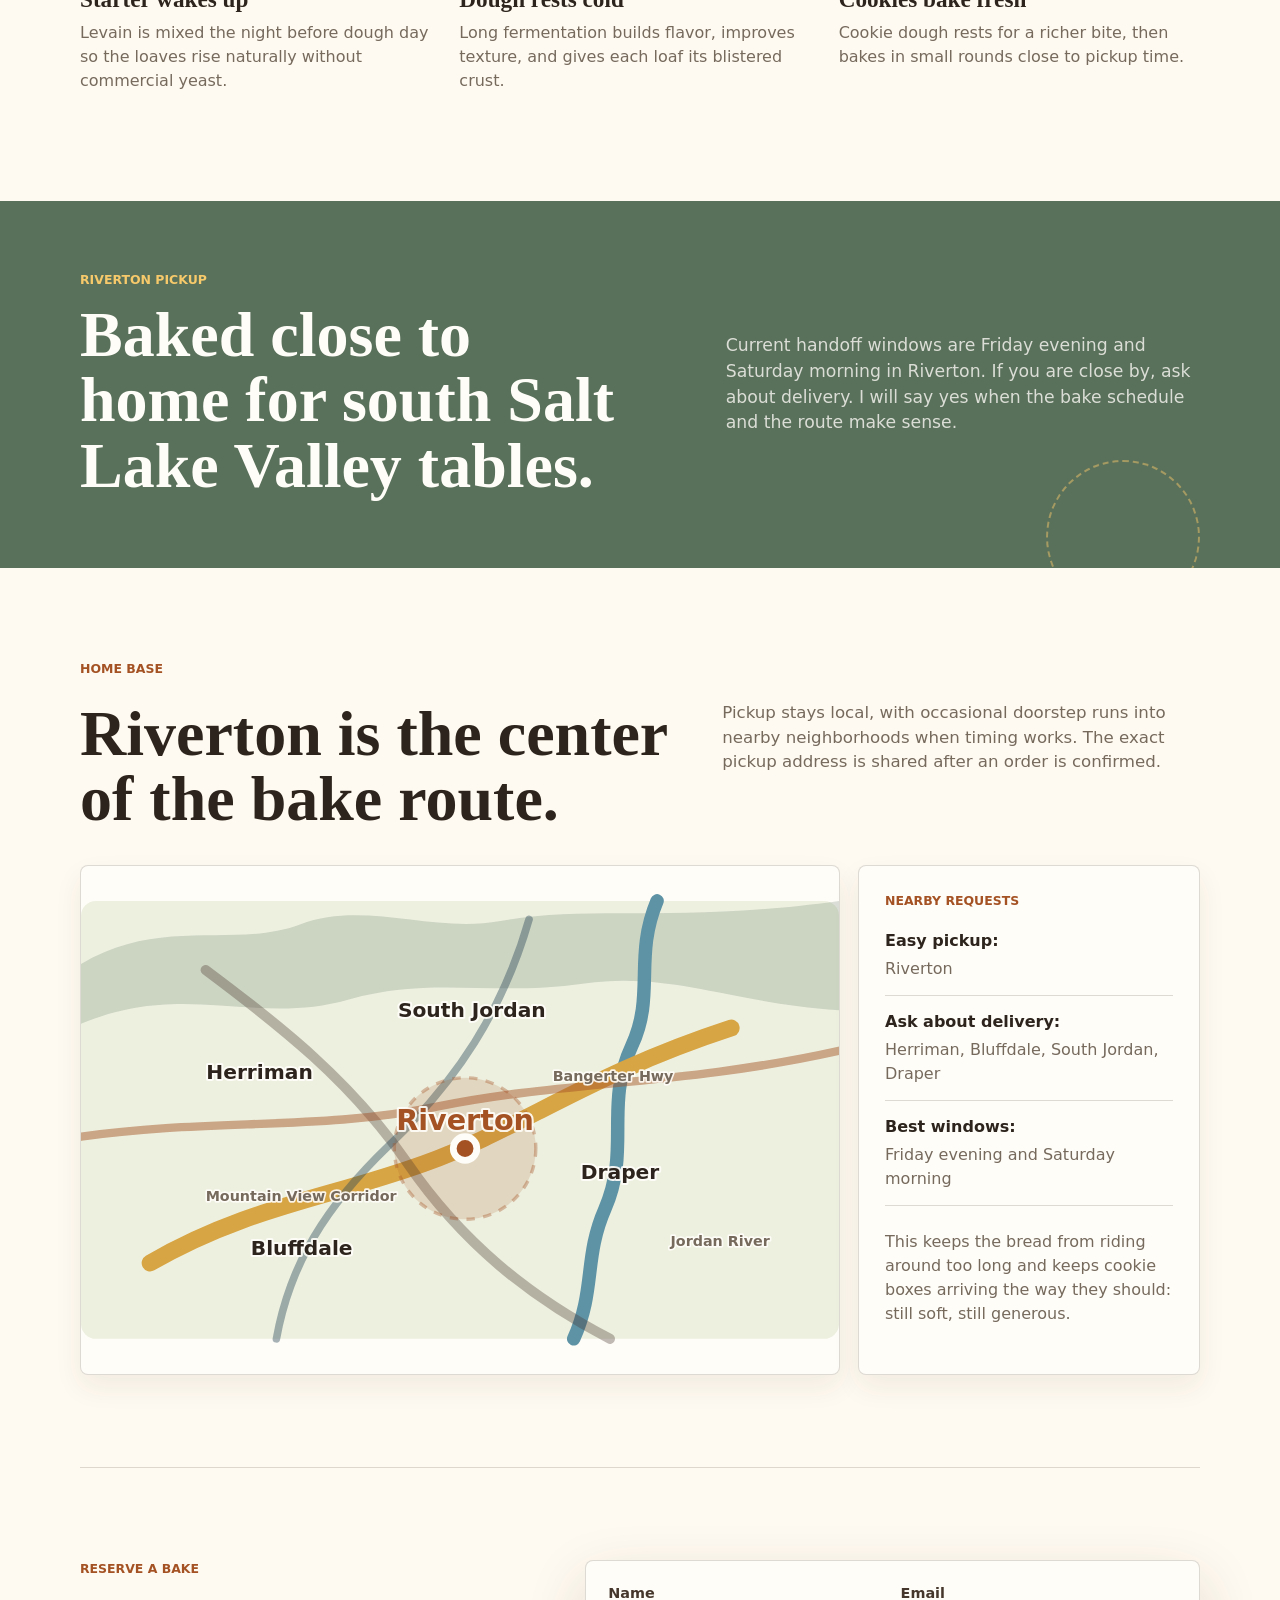
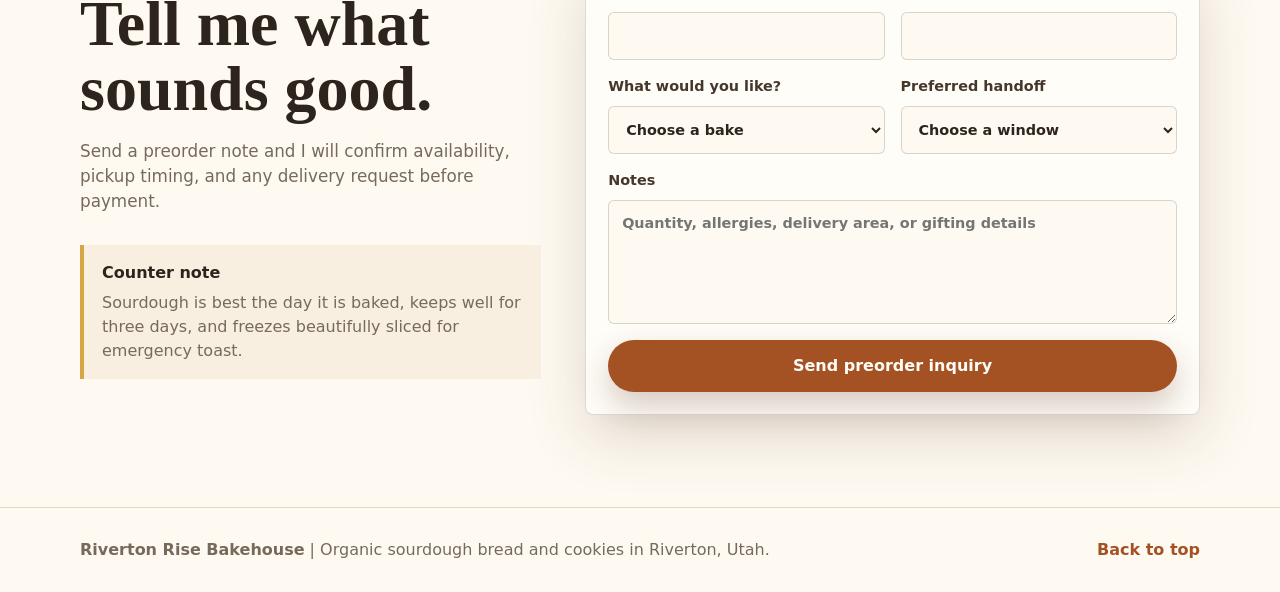
==== commit 8e8fe82a: "Update organic ingredients highlight" ====
--- a/index.html
+++ b/index.html
@@ -48,7 +48,7 @@
 
       <section class="intro-band" aria-label="Bakery highlights">
         <div class="intro-grid">
-          <p><strong>36 hour sourdough</strong><span>Cold fermented for deep flavor and a crackly crust.</span></p>
+          <p><strong>Only uses organic ingredients</strong><span>Organic flour, organic sugar, good butter, and simple pantry staples in every bake.</span></p>
           <p><strong>Small batch only</strong><span>Enough to keep it special, never enough to feel factory-made.</span></p>
           <p><strong>Riverton handoff</strong><span>Pickup near home base with nearby delivery by request.</span></p>
         </div>
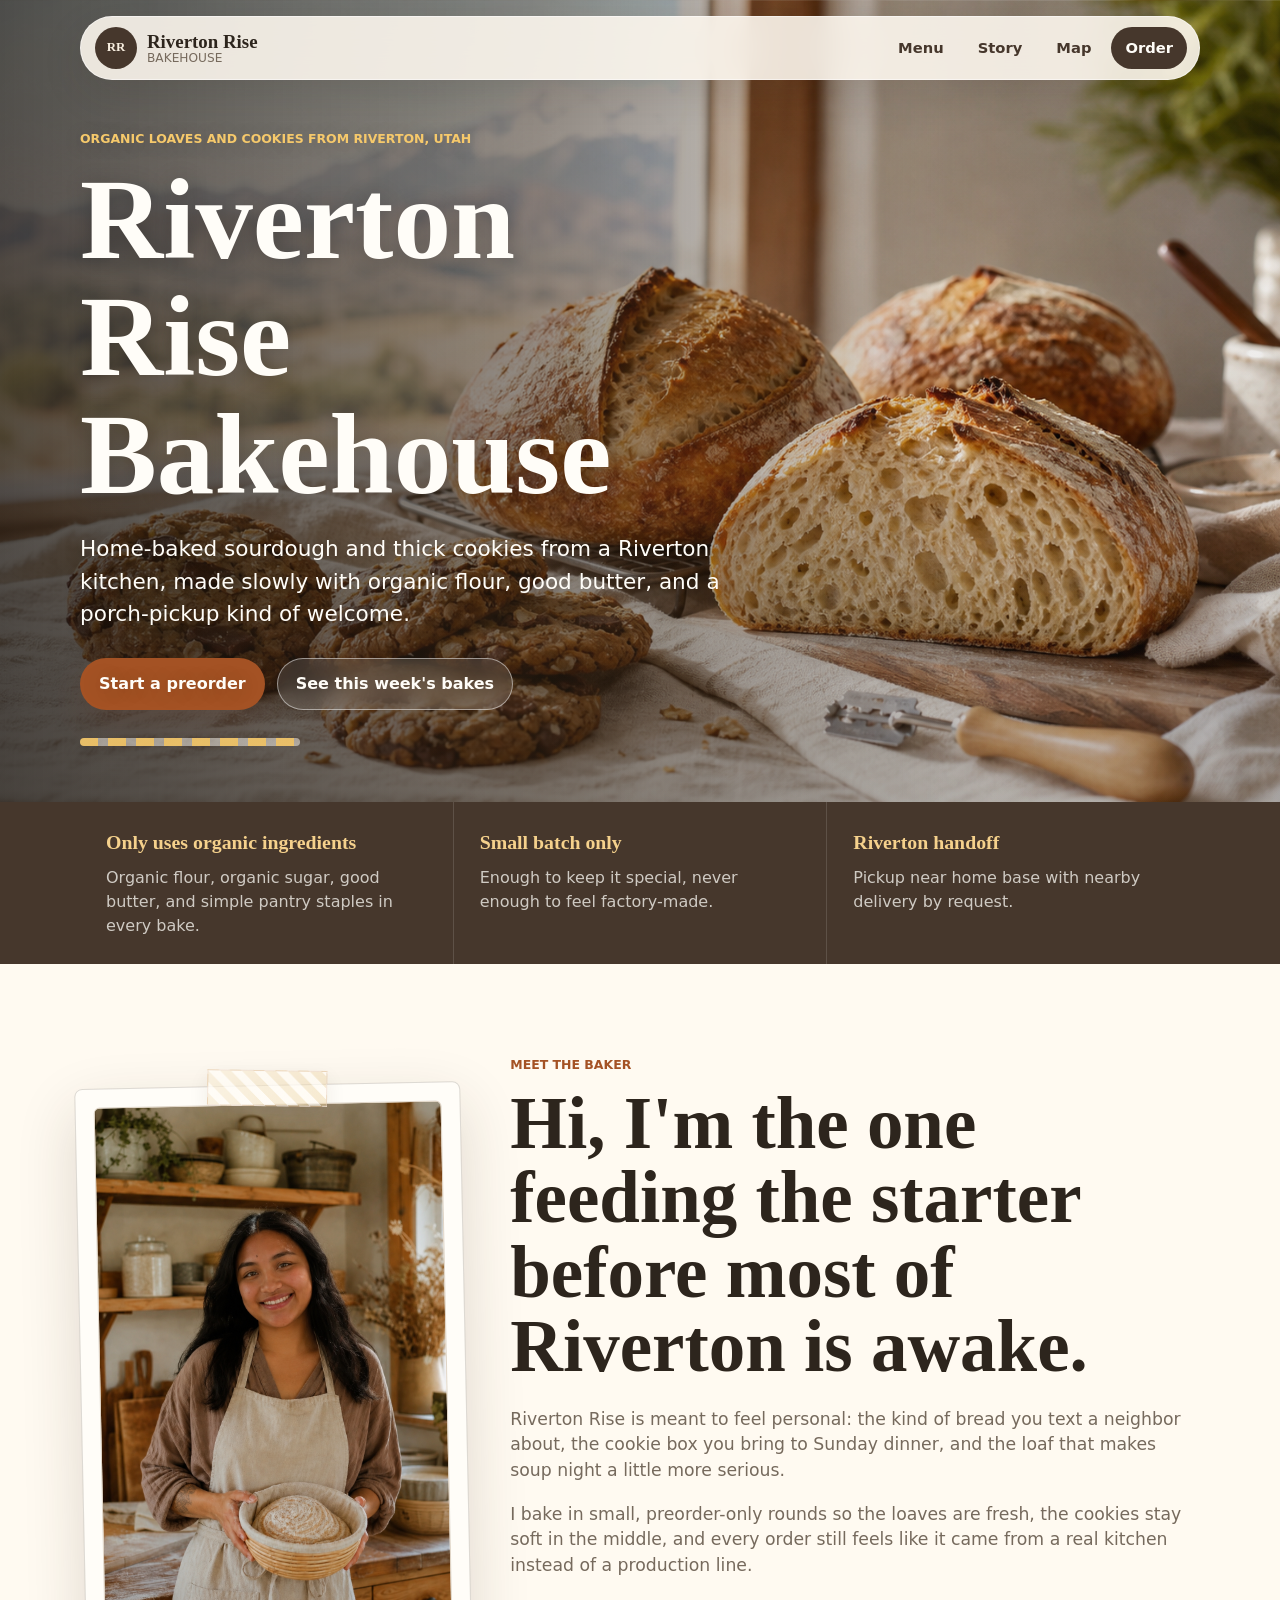
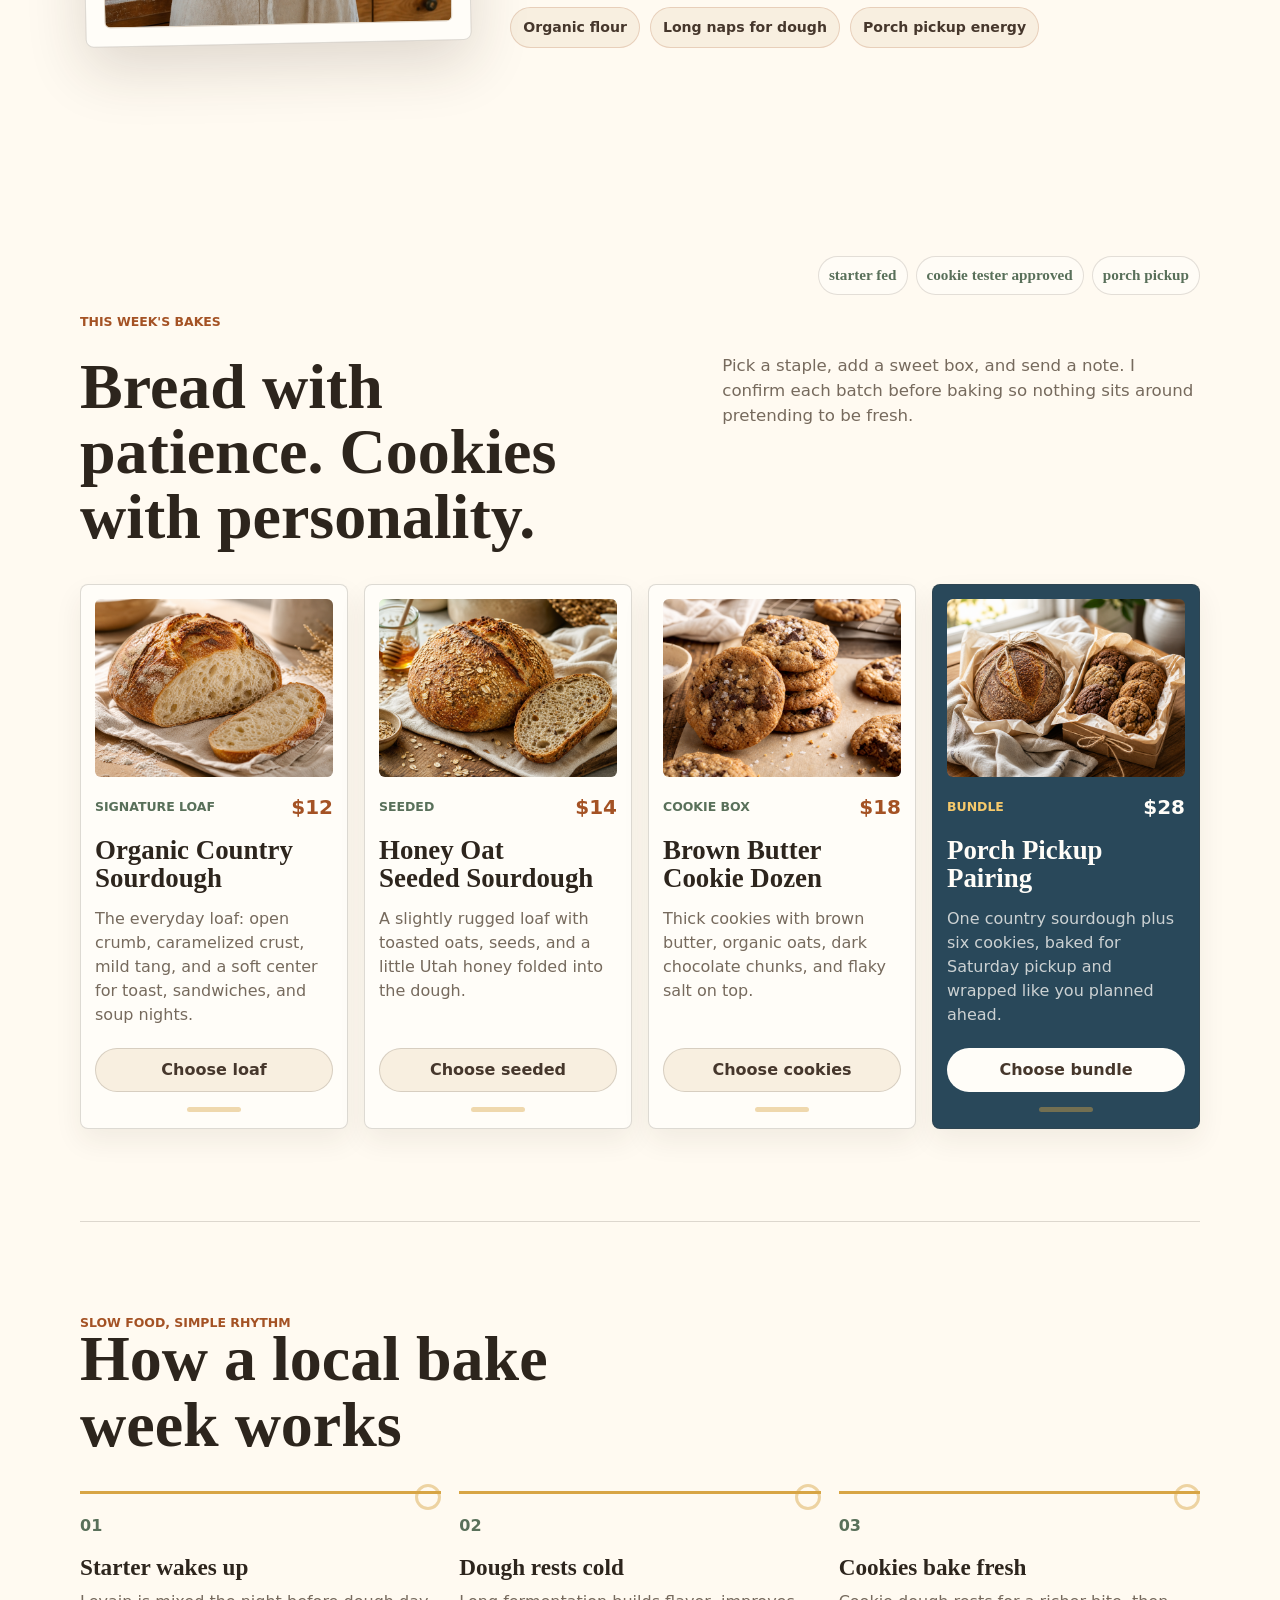
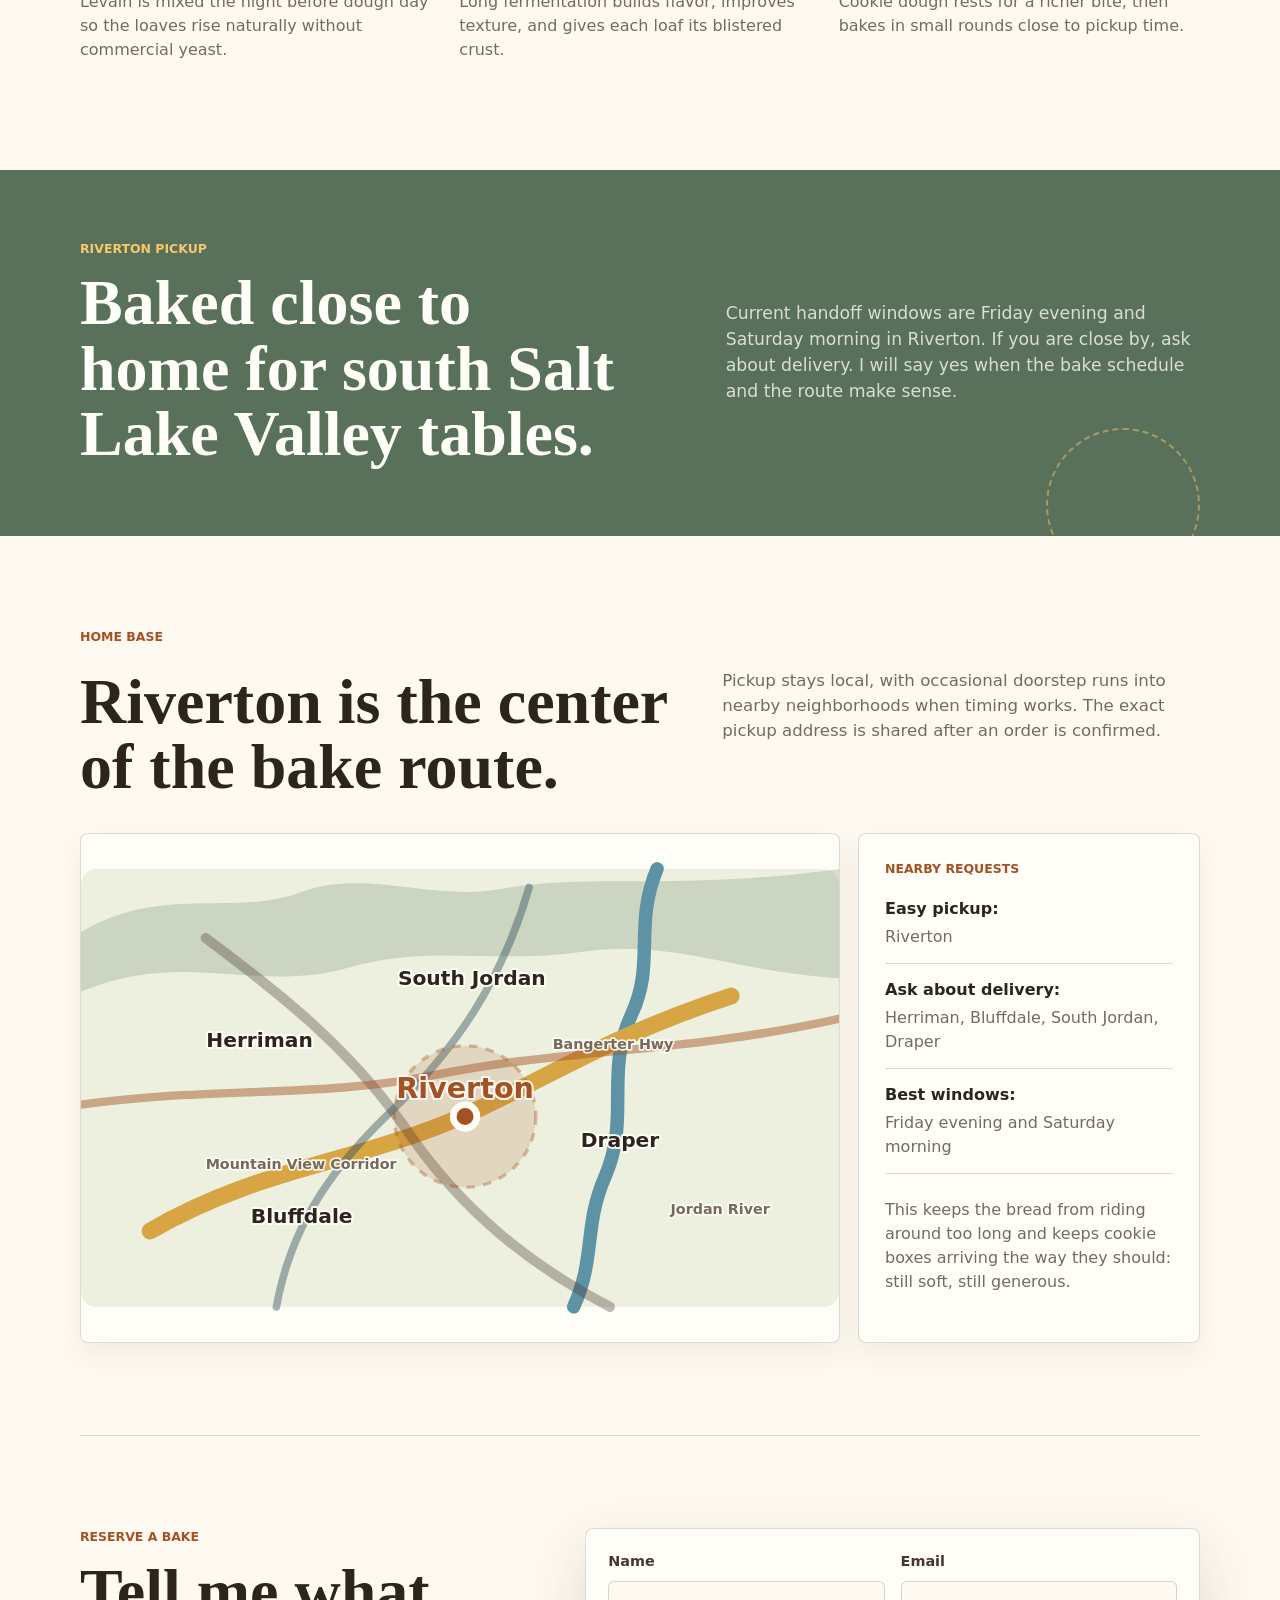
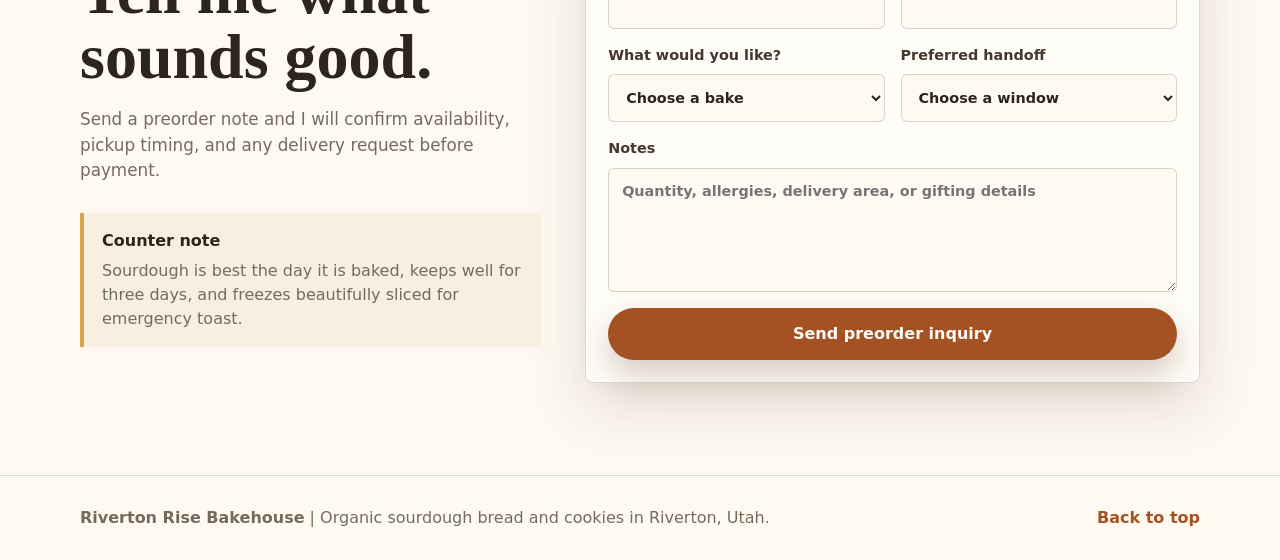
==== commit d1821f00: "Remove placeholder baker signature" ====
--- a/index.html
+++ b/index.html
@@ -75,7 +75,6 @@
             <span>Long naps for dough</span>
             <span>Porch pickup energy</span>
           </div>
-          <p class="signature">- Your name, baker and Riverton neighbor</p>
         </div>
       </section>
 
--- a/styles.css
+++ b/styles.css
@@ -393,7 +393,7 @@
   font-size: clamp(2.35rem, 5.7vw, 5.1rem);
 }
 
-.about-copy > p:not(.eyebrow, .signature) {
+.about-copy > p:not(.eyebrow) {
   max-width: 720px;
   color: var(--muted);
   font-size: 1.08rem;
@@ -414,14 +414,6 @@
   color: var(--char);
   font-size: 0.88rem;
   font-weight: 850;
-}
-
-.signature {
-  margin: 0;
-  color: var(--crust);
-  font-family: Georgia, "Times New Roman", serif;
-  font-size: 1.32rem;
-  font-weight: 700;
 }
 
 .menu-section {
